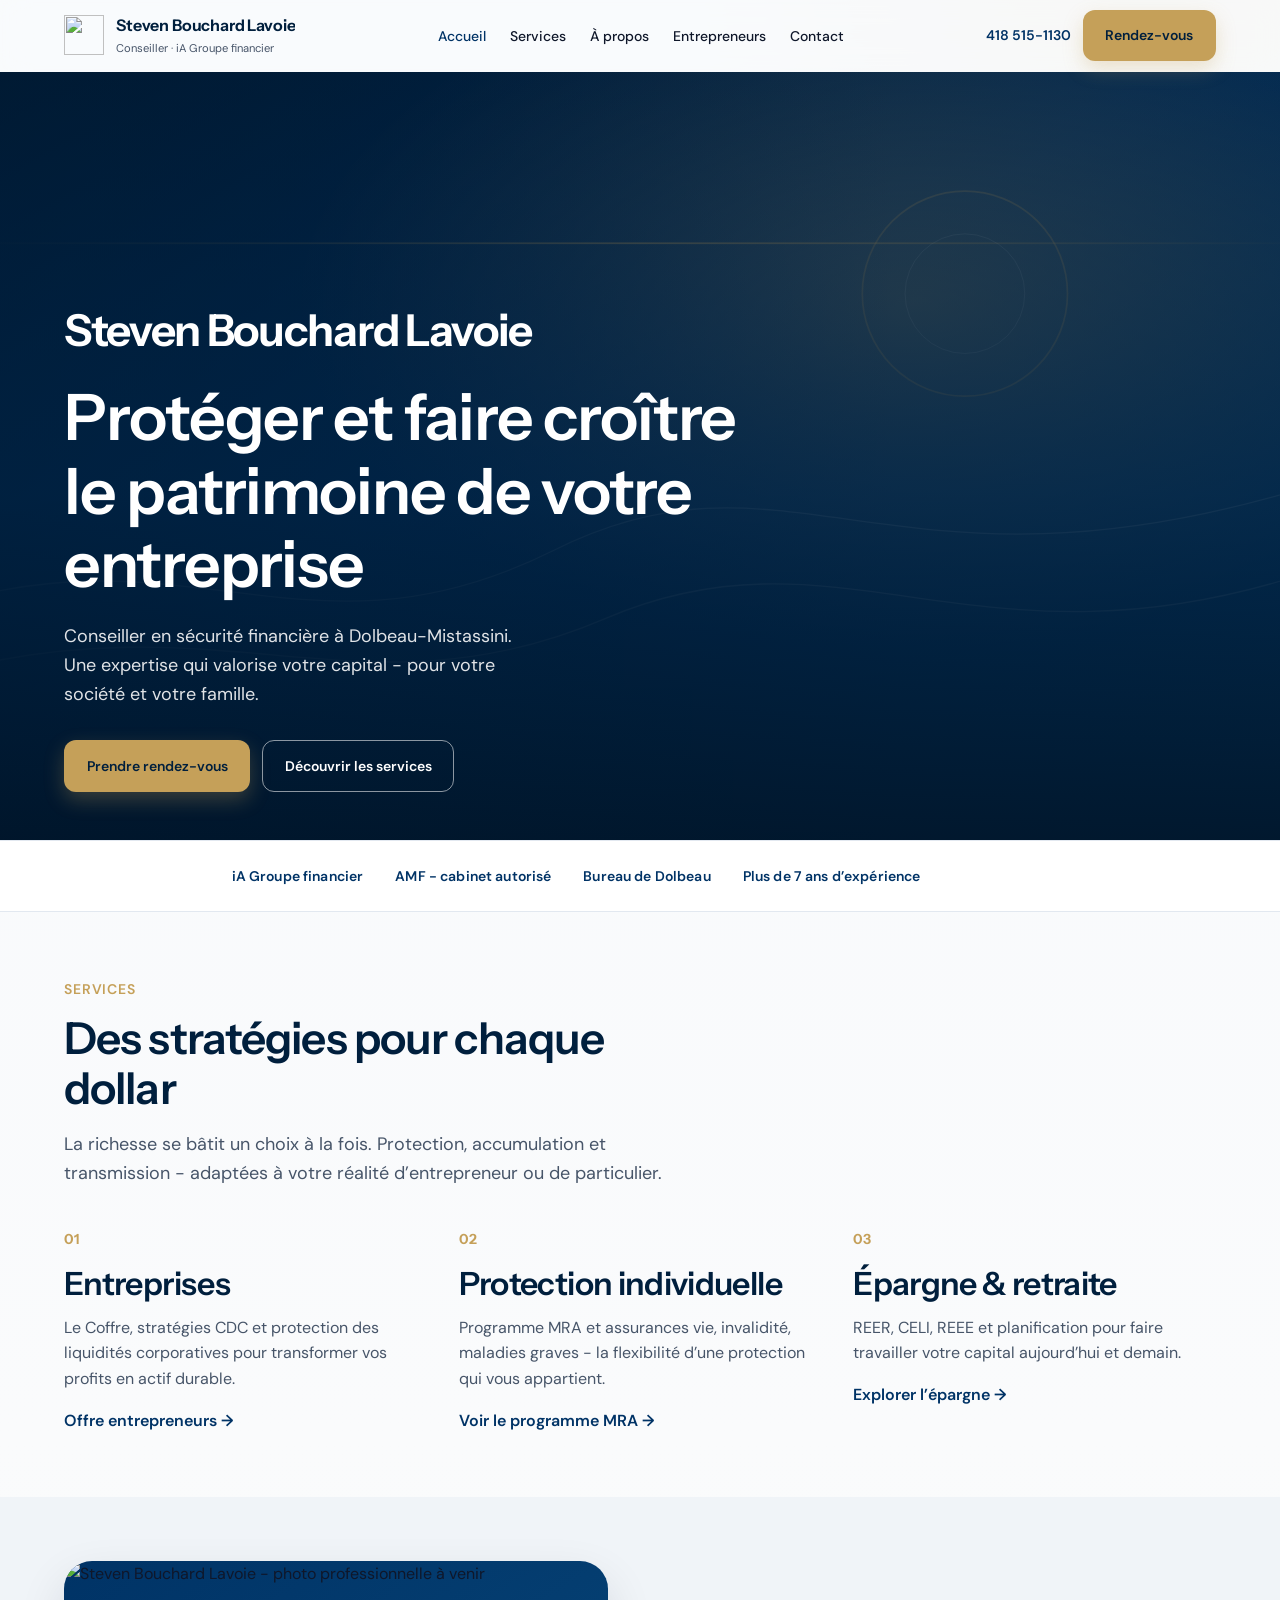
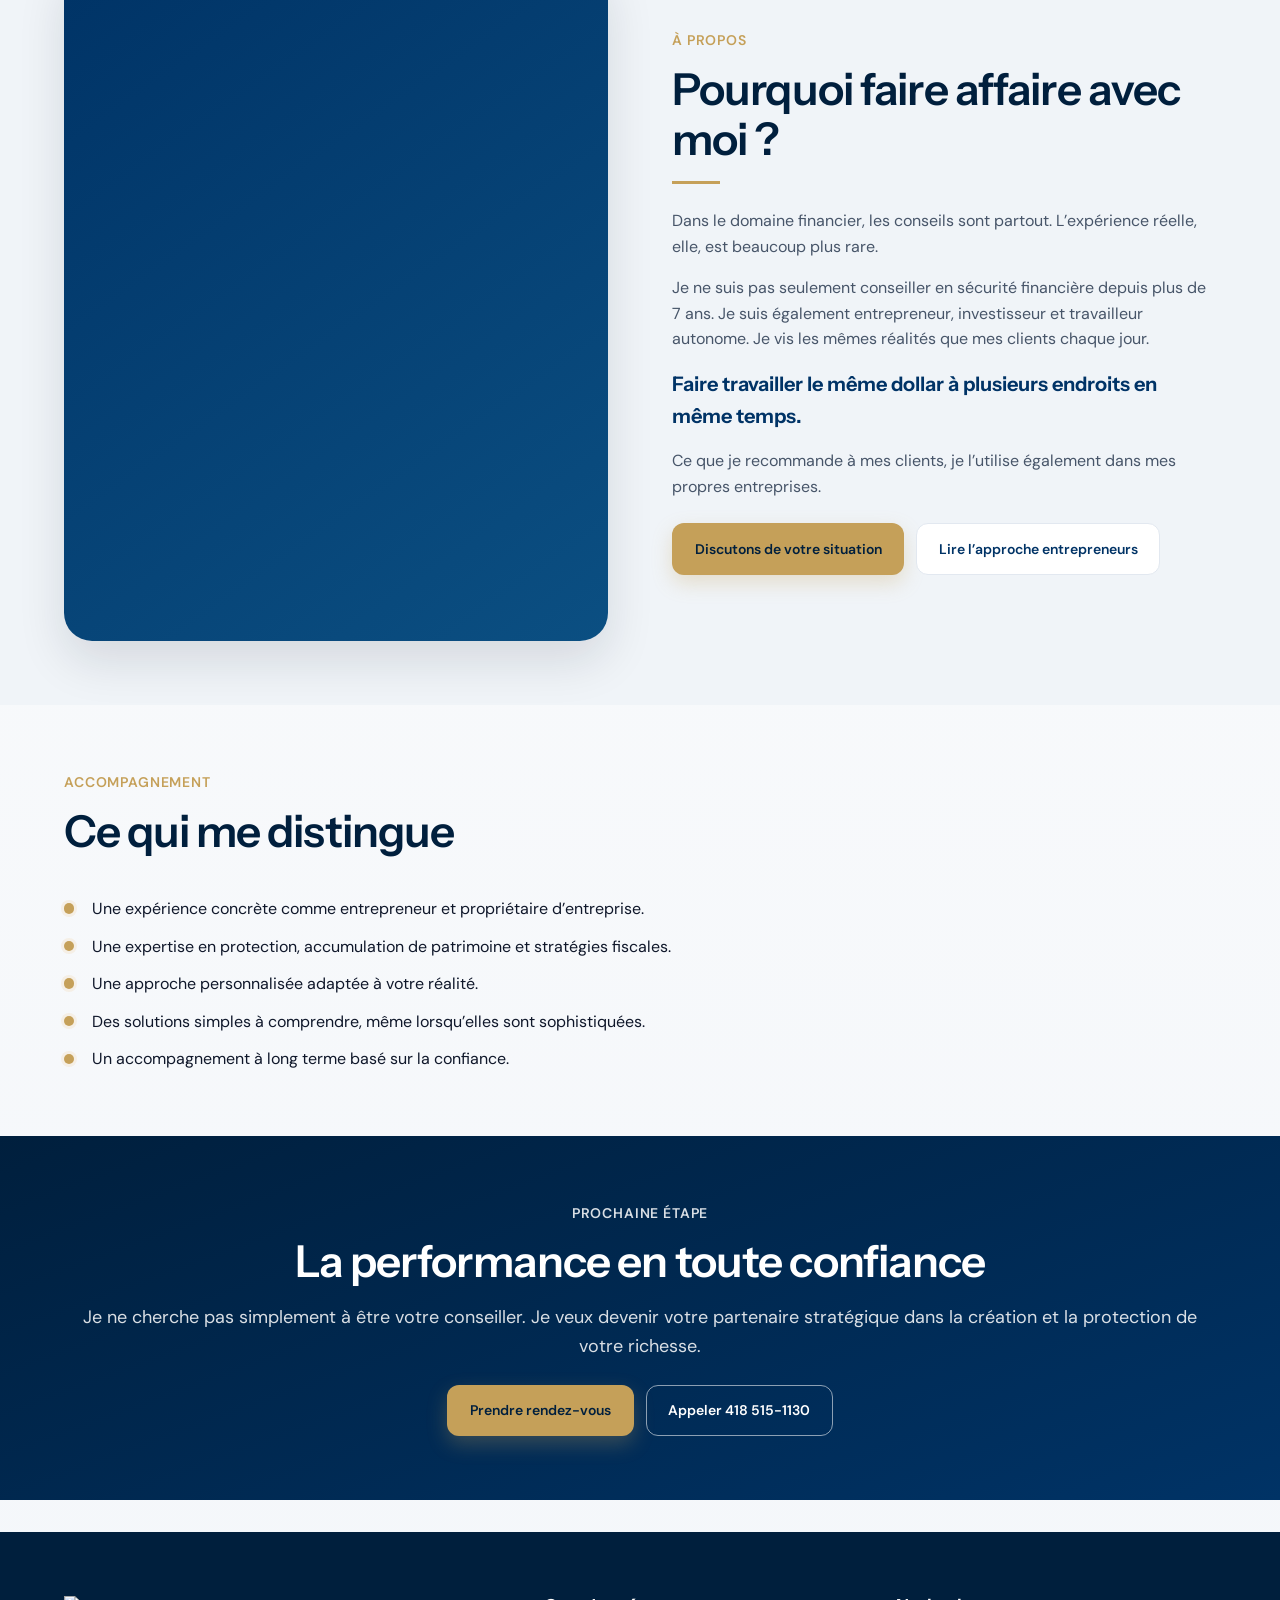
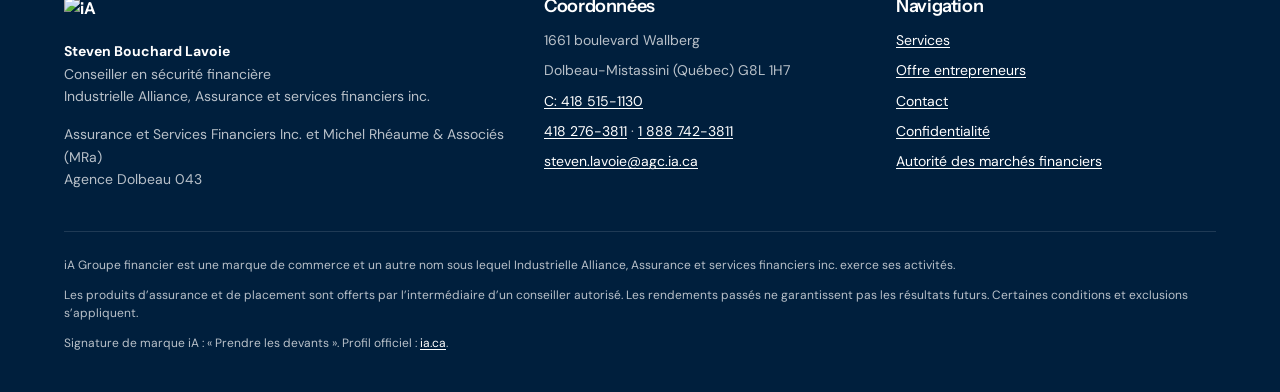
==== index.html @ bb9d3d91 "push" ====
<!DOCTYPE html>
<html lang="fr">
<head>
  <meta charset="utf-8">
  <meta name="viewport" content="width=device-width, initial-scale=1">
  <title>Steven Bouchard Lavoie | Conseiller en sécurité financière - iA Dolbeau</title>
  <meta name="description" content="Conseiller iA à Dolbeau-Mistassini. Protection patrimoniale des entreprises, assurance, épargne et retraite. Prenez rendez-vous avec Steven Bouchard Lavoie.">
  <link rel="canonical" href="https://alexandreroy-dev.github.io/stevenia/">
  <meta property="og:type" content="website">
  <meta property="og:locale" content="fr_CA">
  <meta property="og:title" content="Steven Bouchard Lavoie | Conseiller iA - Dolbeau">
  <meta property="og:description" content="Protéger et faire croître le patrimoine de votre entreprise et de votre famille.">
  <meta property="og:url" content="https://alexandreroy-dev.github.io/stevenia/">
  <meta property="og:image" content="https://alexandreroy-dev.github.io/stevenia/assets/images/og-social.svg">
  <meta name="twitter:card" content="summary_large_image">
  <link rel="preconnect" href="https://fonts.googleapis.com">
  <link rel="preconnect" href="https://fonts.gstatic.com" crossorigin>
  <link href="https://fonts.googleapis.com/css2?family=DM+Sans:ital,opsz,wght@0,9..40,400;0,9..40,500;0,9..40,600;0,9..40,700;1,9..40,400&family=Instrument+Sans:wght@500;600;700&display=swap" rel="stylesheet">
  <link rel="stylesheet" href="./css/styles.css">
  <script type="application/ld+json">
  {
    "@context": "https://schema.org",
    "@graph": [
      {
        "@type": "Person",
        "name": "Steven Bouchard Lavoie",
        "jobTitle": "Conseiller en sécurité financière",
        "email": "steven.lavoie@agc.ia.ca",
        "telephone": "+1-418-515-1130",
        "url": "https://alexandreroy-dev.github.io/stevenia/",
        "worksFor": {
          "@type": "Organization",
          "name": "Industrielle Alliance, Assurance et services financiers inc.",
          "alternateName": "iA Groupe financier",
          "url": "https://ia.ca/"
        },
        "address": {
          "@type": "PostalAddress",
          "streetAddress": "1661 boulevard Wallberg",
          "addressLocality": "Dolbeau-Mistassini",
          "addressRegion": "QC",
          "postalCode": "G8L 1H7",
          "addressCountry": "CA"
        }
      },
      {
        "@type": "FinancialService",
        "name": "Steven Bouchard Lavoie - Conseiller iA",
        "description": "Protection patrimoniale, assurance, épargne et stratégies financières pour entrepreneurs et particuliers.",
        "areaServed": "Saguenay-Lac-Saint-Jean",
        "url": "https://alexandreroy-dev.github.io/stevenia/",
        "telephone": "+1-418-515-1130"
      }
    ]
  }
  </script>
</head>
<body>
  <a class="skip-link" href="#contenu">Aller au contenu</a>

  <header class="site-header">
    <nav class="nav" aria-label="Navigation principale">
      <a class="brand" href="./index.html">
        <img class="brand__mark" src="./assets/images/logo-ia.svg" alt="" width="40" height="40">
        <span class="brand__text">
          <span class="brand__name">Steven Bouchard Lavoie</span>
          <span class="brand__role">Conseiller · iA Groupe financier</span>
        </span>
      </a>
      <ul class="nav__links">
        <li><a href="./index.html" aria-current="page">Accueil</a></li>
        <li><a href="./services.html">Services</a></li>
        <li><a href="./index.html#a-propos">À propos</a></li>
        <li><a href="./landing.html">Entrepreneurs</a></li>
        <li><a href="./contact.html">Contact</a></li>
      </ul>
      <div class="nav__actions">
        <a class="nav__phone" href="tel:+14185151130">418 515-1130</a>
        <a class="btn btn--primary" href="./contact.html">Rendez-vous</a>
        <button class="nav-toggle" type="button" aria-expanded="false" aria-controls="nav-panel" aria-label="Ouvrir le menu">
          <span class="nav-toggle__bar"></span>
        </button>
      </div>
    </nav>
    <div class="nav__panel" id="nav-panel">
      <ul>
        <li><a href="./index.html" aria-current="page">Accueil</a></li>
        <li><a href="./services.html">Services</a></li>
        <li><a href="./index.html#a-propos">À propos</a></li>
        <li><a href="./landing.html">Entrepreneurs</a></li>
        <li><a href="./contact.html">Contact</a></li>
        <li><a href="tel:+14185151130">418 515-1130</a></li>
      </ul>
      <a class="btn btn--primary btn--block" href="./contact.html">Prendre rendez-vous</a>
    </div>
  </header>

  <main id="contenu">
    <section class="hero" aria-label="Accueil">
      <div class="hero__media" aria-hidden="true">
        <img src="./assets/images/hero-bg.svg" alt="" width="1600" height="900">
      </div>
      <div class="hero__overlay" aria-hidden="true"></div>
      <div class="hero__content hero__enter">
        <p class="hero__brand">Steven Bouchard Lavoie</p>
        <h1>Protéger et faire croître le patrimoine de votre entreprise</h1>
        <p class="hero__lead">Conseiller en sécurité financière à Dolbeau-Mistassini. Une expertise qui valorise votre capital - pour votre société et votre famille.</p>
        <div class="btn-group">
          <a class="btn btn--primary" href="./contact.html">Prendre rendez-vous</a>
          <a class="btn btn--secondary" href="./services.html">Découvrir les services</a>
        </div>
      </div>
    </section>

    <div class="trust">
      <ul class="trust__list container">
        <li>iA Groupe financier</li>
        <li>AMF - cabinet autorisé</li>
        <li>Bureau de Dolbeau</li>
        <li>Plus de 7 ans d’expérience</li>
      </ul>
    </div>

    <section class="section" id="services">
      <div class="container">
        <div class="section__head" data-reveal>
          <p class="eyebrow">Services</p>
          <h2>Des stratégies pour chaque dollar</h2>
          <p class="lead">La richesse se bâtit un choix à la fois. Protection, accumulation et transmission - adaptées à votre réalité d’entrepreneur ou de particulier.</p>
        </div>
        <div class="grid-3">
          <article class="pillar" data-reveal>
            <p class="pillar__index">01</p>
            <h3>Entreprises</h3>
            <p>Le Coffre, stratégies CDC et protection des liquidités corporatives pour transformer vos profits en actif durable.</p>
            <a class="pillar__link" href="./landing.html">Offre entrepreneurs</a>
          </article>
          <article class="pillar" data-reveal>
            <p class="pillar__index">02</p>
            <h3>Protection individuelle</h3>
            <p>Programme MRA et assurances vie, invalidité, maladies graves - la flexibilité d’une protection qui vous appartient.</p>
            <a class="pillar__link" href="./services.html#mra">Voir le programme MRA</a>
          </article>
          <article class="pillar" data-reveal>
            <p class="pillar__index">03</p>
            <h3>Épargne &amp; retraite</h3>
            <p>REER, CELI, REEE et planification pour faire travailler votre capital aujourd’hui et demain.</p>
            <a class="pillar__link" href="./services.html#epargne">Explorer l’épargne</a>
          </article>
        </div>
      </div>
    </section>

    <section class="section section--soft" id="a-propos">
      <div class="container split">
        <div class="portrait" data-reveal>
          <img src="./assets/images/steven-headshot.svg" alt="Steven Bouchard Lavoie - photo professionnelle à venir" width="640" height="800">
        </div>
        <div data-reveal>
          <p class="eyebrow">À propos</p>
          <h2>Pourquoi faire affaire avec moi&nbsp;?</h2>
          <hr class="divider-accent">
          <p>Dans le domaine financier, les conseils sont partout. L’expérience réelle, elle, est beaucoup plus rare.</p>
          <p>Je ne suis pas seulement conseiller en sécurité financière depuis plus de 7&nbsp;ans. Je suis également entrepreneur, investisseur et travailleur autonome. Je vis les mêmes réalités que mes clients chaque jour.</p>
          <p class="stat-line">Faire travailler le même dollar à plusieurs endroits en même temps.</p>
          <p>Ce que je recommande à mes clients, je l’utilise également dans mes propres entreprises.</p>
          <div class="btn-group" style="margin-top: 1.5rem;">
            <a class="btn btn--primary" href="./contact.html">Discutons de votre situation</a>
            <a class="btn btn--ghost" href="./landing.html">Lire l’approche entrepreneurs</a>
          </div>
        </div>
      </div>
    </section>

    <section class="section">
      <div class="container">
        <div class="section__head" data-reveal>
          <p class="eyebrow">Accompagnement</p>
          <h2>Ce qui me distingue</h2>
        </div>
        <ul class="check-list" data-reveal style="max-width: 40rem;">
          <li>Une expérience concrète comme entrepreneur et propriétaire d’entreprise.</li>
          <li>Une expertise en protection, accumulation de patrimoine et stratégies fiscales.</li>
          <li>Une approche personnalisée adaptée à votre réalité.</li>
          <li>Des solutions simples à comprendre, même lorsqu’elles sont sophistiquées.</li>
          <li>Un accompagnement à long terme basé sur la confiance.</li>
        </ul>
      </div>
    </section>

    <section class="section section--primary">
      <div class="container cta-band" data-reveal>
        <p class="eyebrow">Prochaine étape</p>
        <h2>La performance en toute confiance</h2>
        <p class="lead">Je ne cherche pas simplement à être votre conseiller. Je veux devenir votre partenaire stratégique dans la création et la protection de votre richesse.</p>
        <div class="btn-group">
          <a class="btn btn--primary" href="./contact.html">Prendre rendez-vous</a>
          <a class="btn btn--secondary" href="tel:+14185151130">Appeler 418 515-1130</a>
        </div>
      </div>
    </section>
  </main>

  <footer class="site-footer">
    <div class="container">
      <div class="footer__grid">
        <div>
          <a class="ia-lockup" href="https://ia.ca/" rel="noopener noreferrer" target="_blank">
            <img src="./assets/images/logo-ia.svg" alt="iA Groupe financier" width="120" height="40">
          </a>
          <p style="margin-top: 1rem;"><strong style="color:#fff;">Steven Bouchard Lavoie</strong><br>
          Conseiller en sécurité financière<br>
          Industrielle Alliance, Assurance et services financiers inc.</p>
          <p>Assurance et Services Financiers Inc. et Michel Rhéaume &amp; Associés (MRa)<br>Agence Dolbeau 043</p>
        </div>
        <div>
          <h2>Coordonnées</h2>
          <ul>
            <li>1661 boulevard Wallberg</li>
            <li>Dolbeau-Mistassini (Québec) G8L 1H7</li>
            <li><a href="tel:+14185151130">C: 418 515-1130</a></li>
            <li><a href="tel:+14182763811">418 276-3811</a> · <a href="tel:+18887423811">1 888 742-3811</a></li>
            <li><a href="mailto:steven.lavoie@agc.ia.ca">steven.lavoie@agc.ia.ca</a></li>
          </ul>
        </div>
        <div>
          <h2>Navigation</h2>
          <ul>
            <li><a href="./services.html">Services</a></li>
            <li><a href="./landing.html">Offre entrepreneurs</a></li>
            <li><a href="./contact.html">Contact</a></li>
            <li><a href="./politique-confidentialite.html">Confidentialité</a></li>
            <li><a href="https://lautorite.qc.ca/" rel="noopener noreferrer" target="_blank">Autorité des marchés financiers</a></li>
          </ul>
        </div>
      </div>
      <div class="footer__legal">
        <p>iA Groupe financier est une marque de commerce et un autre nom sous lequel Industrielle Alliance, Assurance et services financiers inc. exerce ses activités.</p>
        <p>Les produits d’assurance et de placement sont offerts par l’intermédiaire d’un conseiller autorisé. Les rendements passés ne garantissent pas les résultats futurs. Certaines conditions et exclusions s’appliquent.</p>
        <p>Signature de marque iA : «&nbsp;Prendre les devants&nbsp;». Profil officiel : <a href="https://ia.ca/fr/fiche-conseiller/conseiller/steven-bouchardlavoie" rel="noopener noreferrer" target="_blank">ia.ca</a>.</p>
      </div>
    </div>
  </footer>

  <script type="module" src="./js/main.js"></script>
</body>
</html>
---- css/styles.css ----
@import url("./tokens.css");

*,
*::before,
*::after {
  box-sizing: border-box;
}

html {
  scroll-behavior: smooth;
  -webkit-text-size-adjust: 100%;
}

@media (prefers-reduced-motion: reduce) {
  html {
    scroll-behavior: auto;
  }

  *,
  *::before,
  *::after {
    animation-duration: 0.01ms !important;
    animation-iteration-count: 1 !important;
    transition-duration: 0.01ms !important;
  }
}

body {
  margin: 0;
  font-family: var(--font-body);
  font-size: var(--text-base);
  line-height: var(--leading-normal);
  color: var(--color-text);
  background:
    radial-gradient(1200px 600px at 10% -10%, rgb(0 51 102 / 0.08), transparent 55%),
    radial-gradient(900px 500px at 90% 0%, rgb(197 160 89 / 0.12), transparent 50%),
    linear-gradient(180deg, #f7f9fc 0%, var(--color-bg) 40%, #f3f6fa 100%);
  min-height: 100vh;
}

img {
  max-width: 100%;
  height: auto;
  display: block;
}

a {
  color: var(--color-primary);
  text-decoration-thickness: 1px;
  text-underline-offset: 0.15em;
}

a:hover {
  color: var(--color-accent-hover);
}

:focus-visible {
  outline: 3px solid var(--color-focus);
  outline-offset: 3px;
}

.skip-link {
  position: absolute;
  left: var(--space-4);
  top: -100%;
  z-index: 1000;
  padding: var(--space-3) var(--space-4);
  background: var(--color-primary);
  color: #fff;
  border-radius: var(--radius-sm);
}

.skip-link:focus {
  top: var(--space-4);
}

h1,
h2,
h3,
h4 {
  font-family: var(--font-heading);
  font-weight: 600;
  line-height: var(--leading-tight);
  letter-spacing: -0.02em;
  margin: 0 0 var(--space-4);
  color: var(--color-primary-deep);
}

h1 {
  font-size: var(--text-hero);
}

h2 {
  font-size: var(--text-3xl);
}

h3 {
  font-size: var(--text-2xl);
}

p {
  margin: 0 0 var(--space-4);
  color: var(--color-text-muted);
}

p:last-child {
  margin-bottom: 0;
}

.container {
  width: min(100% - 2rem, var(--container));
  margin-inline: auto;
}

.container--narrow {
  width: min(100% - 2rem, var(--container-narrow));
}

/* -- Header / Nav -- */
.site-header {
  position: sticky;
  top: 0;
  z-index: 100;
  height: var(--header-h);
  display: flex;
  align-items: center;
  background: rgb(250 251 252 / 0.72);
  backdrop-filter: var(--nav-blur);
  -webkit-backdrop-filter: var(--nav-blur);
  border-bottom: 1px solid transparent;
  transition: border-color var(--duration) var(--ease-out), background var(--duration) var(--ease-out);
}

.site-header.is-scrolled {
  border-bottom-color: var(--color-border);
  background: rgb(255 255 255 / 0.86);
}

.nav {
  display: flex;
  align-items: center;
  justify-content: space-between;
  gap: var(--space-4);
  width: min(100% - 2rem, var(--container));
  margin-inline: auto;
}

.brand {
  display: flex;
  align-items: center;
  gap: var(--space-3);
  text-decoration: none;
  color: var(--color-primary-deep);
  min-width: 0;
}

.brand__mark {
  width: 2.5rem;
  height: 2.5rem;
  flex-shrink: 0;
}

.brand__text {
  display: flex;
  flex-direction: column;
  gap: 0.1rem;
  min-width: 0;
}

.brand__name {
  font-family: var(--font-heading);
  font-weight: 650;
  font-size: var(--text-sm);
  letter-spacing: -0.01em;
  white-space: nowrap;
  overflow: hidden;
  text-overflow: ellipsis;
}

.brand__role {
  font-size: 0.7rem;
  color: var(--color-text-muted);
  white-space: nowrap;
  overflow: hidden;
  text-overflow: ellipsis;
}

.nav__links {
  display: none;
  align-items: center;
  gap: var(--space-6);
  list-style: none;
  margin: 0;
  padding: 0;
}

.nav__links a {
  text-decoration: none;
  color: var(--color-text);
  font-size: var(--text-sm);
  font-weight: 500;
}

.nav__links a:hover,
.nav__links a[aria-current="page"] {
  color: var(--color-primary);
}

.nav__actions {
  display: flex;
  align-items: center;
  gap: var(--space-3);
}

.nav__phone {
  display: none;
  text-decoration: none;
  font-weight: 600;
  font-size: var(--text-sm);
  color: var(--color-primary);
}

.nav-toggle {
  display: inline-flex;
  align-items: center;
  justify-content: center;
  width: 2.75rem;
  height: 2.75rem;
  border: 1px solid var(--color-border);
  border-radius: var(--radius-sm);
  background: var(--color-surface);
  cursor: pointer;
}

.nav-toggle__bar {
  display: block;
  width: 1.1rem;
  height: 2px;
  background: var(--color-primary);
  position: relative;
}

.nav-toggle__bar::before,
.nav-toggle__bar::after {
  content: "";
  position: absolute;
  left: 0;
  width: 100%;
  height: 2px;
  background: inherit;
}

.nav-toggle__bar::before {
  top: -6px;
}

.nav-toggle__bar::after {
  top: 6px;
}

.nav__panel {
  display: none;
  position: absolute;
  inset: var(--header-h) 0 auto;
  background: var(--color-surface);
  border-bottom: 1px solid var(--color-border);
  padding: var(--space-6);
  box-shadow: var(--shadow-md);
}

.nav__panel.is-open {
  display: block;
}

.nav__panel ul {
  list-style: none;
  margin: 0 0 var(--space-6);
  padding: 0;
  display: grid;
  gap: var(--space-4);
}

.nav__panel a {
  text-decoration: none;
  color: var(--color-text);
  font-weight: 500;
}

@media (min-width: 900px) {
  .nav__links {
    display: flex;
  }

  .nav__phone {
    display: inline;
  }

  .nav-toggle,
  .nav__panel {
    display: none !important;
  }

  .brand__name {
    font-size: var(--text-base);
  }
}

/* -- Buttons -- */
.btn {
  display: inline-flex;
  align-items: center;
  justify-content: center;
  gap: var(--space-2);
  padding: 0.85rem 1.35rem;
  border-radius: var(--radius-md);
  border: 1px solid transparent;
  font-family: var(--font-body);
  font-size: var(--text-sm);
  font-weight: 600;
  text-decoration: none;
  cursor: pointer;
  transition:
    transform 0.2s var(--ease-out),
    background 0.2s var(--ease-out),
    color 0.2s var(--ease-out),
    border-color 0.2s var(--ease-out),
    box-shadow 0.2s var(--ease-out);
}

.btn:hover {
  transform: translateY(-1px);
}

.btn:active {
  transform: translateY(0);
}

.btn--primary {
  background: var(--color-accent);
  color: var(--color-primary-deep);
  box-shadow: 0 8px 20px rgb(197 160 89 / 0.28);
}

.btn--primary:hover {
  background: var(--color-accent-hover);
  color: var(--color-primary-deep);
}

.btn--secondary {
  background: transparent;
  color: #fff;
  border-color: rgb(255 255 255 / 0.55);
}

.btn--secondary:hover {
  background: rgb(255 255 255 / 0.1);
  color: #fff;
}

.btn--ghost {
  background: var(--color-surface);
  color: var(--color-primary);
  border-color: var(--color-border);
}

.btn--ghost:hover {
  border-color: var(--color-primary);
  color: var(--color-primary);
}

.btn--block {
  width: 100%;
}

.btn-group {
  display: flex;
  flex-wrap: wrap;
  gap: var(--space-3);
}

/* -- Hero -- */
.hero {
  position: relative;
  min-height: min(92vh, 48rem);
  display: grid;
  align-items: end;
  color: #fff;
  overflow: hidden;
  isolation: isolate;
}

.hero__media {
  position: absolute;
  inset: 0;
  z-index: -2;
}

.hero__media img,
.hero__media .hero__fallback {
  width: 100%;
  height: 100%;
  object-fit: cover;
}

.hero__fallback {
  background:
    linear-gradient(135deg, #001a33 0%, #003366 45%, #0a4a7a 70%, #1a3a52 100%),
    radial-gradient(circle at 70% 30%, rgb(197 160 89 / 0.25), transparent 45%);
}

.hero__media img {
  animation: heroKen 28s ease-in-out infinite alternate;
}

@keyframes heroKen {
  from {
    transform: scale(1);
  }
  to {
    transform: scale(1.06);
  }
}

.hero__overlay {
  position: absolute;
  inset: 0;
  z-index: -1;
  background:
    linear-gradient(180deg, rgb(0 20 40 / 0.35) 0%, rgb(0 31 61 / 0.72) 55%, rgb(0 20 40 / 0.92) 100%),
    linear-gradient(90deg, rgb(0 31 61 / 0.55) 0%, transparent 70%);
}

.hero__content {
  padding: var(--space-16) 0 var(--space-12);
  width: min(100% - 2rem, var(--container));
  margin-inline: auto;
}

.hero__brand {
  font-family: var(--font-heading);
  font-size: clamp(1.75rem, 3vw + 1rem, 2.75rem);
  font-weight: 650;
  letter-spacing: -0.03em;
  margin: 0 0 var(--space-4);
  color: #fff;
}

.hero__eyebrow {
  display: inline-block;
  font-size: var(--text-sm);
  font-weight: 500;
  letter-spacing: 0.04em;
  text-transform: uppercase;
  color: var(--color-accent);
  margin-bottom: var(--space-4);
}

.hero h1 {
  color: #fff;
  max-width: 16ch;
  margin-bottom: var(--space-5);
}

.hero__lead {
  max-width: 38ch;
  font-size: var(--text-lg);
  color: rgb(255 255 255 / 0.88);
  margin-bottom: var(--space-8);
}

.hero__enter > * {
  opacity: 0;
  transform: translateY(1.25rem);
  animation: riseIn 0.8s var(--ease-out) forwards;
}

.hero__enter > *:nth-child(1) {
  animation-delay: 0.1s;
}

.hero__enter > *:nth-child(2) {
  animation-delay: 0.25s;
}

.hero__enter > *:nth-child(3) {
  animation-delay: 0.4s;
}

.hero__enter > *:nth-child(4) {
  animation-delay: 0.55s;
}

@keyframes riseIn {
  to {
    opacity: 1;
    transform: translateY(0);
  }
}

@media (prefers-reduced-motion: reduce) {
  .hero__media img {
    animation: none;
  }

  .hero__enter > * {
    opacity: 1;
    transform: none;
    animation: none;
  }
}

/* -- Sections -- */
.section {
  padding: var(--space-16) 0;
}

.section--tight {
  padding: var(--space-12) 0;
}

.section--soft {
  background: var(--color-bg-soft);
}

.section--primary {
  background: linear-gradient(160deg, var(--color-primary-deep), var(--color-primary));
  color: #fff;
}

.section--primary h2,
.section--primary h3 {
  color: #fff;
}

.section--primary p {
  color: rgb(255 255 255 / 0.85);
}

.section__head {
  max-width: 40rem;
  margin-bottom: var(--space-10);
}

.section__head--center {
  text-align: center;
  margin-inline: auto;
}

.eyebrow {
  display: inline-block;
  font-size: var(--text-sm);
  font-weight: 600;
  letter-spacing: 0.06em;
  text-transform: uppercase;
  color: var(--color-accent);
  margin-bottom: var(--space-3);
}

.lead {
  font-size: var(--text-lg);
}

/* -- Trust strip -- */
.trust {
  padding: var(--space-6) 0;
  border-block: 1px solid var(--color-border);
  background: var(--color-surface);
}

.trust__list {
  display: flex;
  flex-wrap: wrap;
  justify-content: center;
  gap: var(--space-4) var(--space-8);
  list-style: none;
  margin: 0;
  padding: 0;
}

.trust__list li {
  font-size: var(--text-sm);
  font-weight: 600;
  color: var(--color-primary);
  letter-spacing: 0.01em;
}

/* -- Pillars / grids -- */
.grid-3 {
  display: grid;
  gap: var(--space-8);
}

@media (min-width: 768px) {
  .grid-3 {
    grid-template-columns: repeat(3, 1fr);
  }
}

.grid-2 {
  display: grid;
  gap: var(--space-8);
}

@media (min-width: 800px) {
  .grid-2 {
    grid-template-columns: 1.1fr 0.9fr;
    align-items: center;
  }

  .grid-2--flip > :first-child {
    order: 2;
  }
}

.pillar {
  position: relative;
  padding: 0;
  border: none;
  background: transparent;
}

.pillar__index {
  font-family: var(--font-heading);
  font-size: var(--text-sm);
  font-weight: 650;
  color: var(--color-accent);
  margin-bottom: var(--space-3);
}

.pillar h3 {
  margin-bottom: var(--space-3);
}

.pillar p {
  margin-bottom: var(--space-4);
}

.pillar__link {
  font-weight: 600;
  text-decoration: none;
}

.pillar__link::after {
  content: " →";
}

.split {
  display: grid;
  gap: var(--space-10);
}

@media (min-width: 900px) {
  .split {
    grid-template-columns: 1fr 1fr;
    gap: var(--space-16);
    align-items: center;
  }
}

.portrait {
  position: relative;
  aspect-ratio: 4 / 5;
  border-radius: var(--radius-xl);
  overflow: hidden;
  background: linear-gradient(145deg, var(--color-primary), #0b4f82);
  box-shadow: var(--shadow-lg);
}

.portrait img {
  width: 100%;
  height: 100%;
  object-fit: cover;
}

.portrait__placeholder {
  display: grid;
  place-items: center;
  height: 100%;
  color: rgb(255 255 255 / 0.9);
  text-align: center;
  padding: var(--space-8);
  font-family: var(--font-heading);
  font-size: var(--text-2xl);
}

.check-list {
  list-style: none;
  margin: 0;
  padding: 0;
  display: grid;
  gap: var(--space-3);
}

.check-list li {
  position: relative;
  padding-left: 1.75rem;
  color: var(--color-text);
}

.check-list li::before {
  content: "";
  position: absolute;
  left: 0;
  top: 0.45em;
  width: 0.65rem;
  height: 0.65rem;
  border-radius: 50%;
  background: var(--color-accent);
  box-shadow: 0 0 0 3px var(--color-accent-soft);
}

.steps {
  display: grid;
  gap: var(--space-6);
  counter-reset: step;
}

@media (min-width: 768px) {
  .steps {
    grid-template-columns: repeat(4, 1fr);
  }
}

.step {
  counter-increment: step;
}

.step::before {
  content: counter(step, decimal-leading-zero);
  display: block;
  font-family: var(--font-heading);
  font-size: var(--text-xl);
  font-weight: 650;
  color: var(--color-accent);
  margin-bottom: var(--space-3);
}

.step h3 {
  font-size: var(--text-xl);
}

/* -- FAQ -- */
.faq {
  display: grid;
  gap: var(--space-3);
}

.faq details {
  border-bottom: 1px solid var(--color-border);
  padding: var(--space-4) 0;
}

.faq summary {
  cursor: pointer;
  font-family: var(--font-heading);
  font-weight: 600;
  color: var(--color-primary-deep);
  list-style: none;
}

.faq summary::-webkit-details-marker {
  display: none;
}

.faq summary::after {
  content: "+";
  float: right;
  color: var(--color-accent);
  font-weight: 400;
}

.faq details[open] summary::after {
  content: "−";
}

.faq details p {
  margin-top: var(--space-3);
}

/* -- Forms -- */
.form {
  display: grid;
  gap: var(--space-4);
  background: var(--color-surface);
  padding: var(--space-8);
  border-radius: var(--radius-xl);
  box-shadow: var(--shadow-md);
  border: 1px solid var(--color-border);
}

.form__row {
  display: grid;
  gap: var(--space-4);
}

@media (min-width: 640px) {
  .form__row {
    grid-template-columns: 1fr 1fr;
  }
}

.field label {
  display: block;
  font-size: var(--text-sm);
  font-weight: 600;
  margin-bottom: var(--space-2);
  color: var(--color-text);
}

.field input,
.field select,
.field textarea {
  width: 100%;
  padding: 0.8rem 0.9rem;
  border: 1px solid var(--color-border);
  border-radius: var(--radius-sm);
  font: inherit;
  background: #fff;
  color: var(--color-text);
}

.field input:focus,
.field select:focus,
.field textarea:focus {
  outline: 3px solid rgb(37 99 235 / 0.25);
  border-color: var(--color-focus);
}

.field textarea {
  min-height: 7rem;
  resize: vertical;
}

.field--error input,
.field--error select,
.field--error textarea {
  border-color: var(--color-error);
}

.field__error {
  display: none;
  margin-top: var(--space-2);
  font-size: var(--text-sm);
  color: var(--color-error);
}

.field--error .field__error {
  display: block;
}

.checkbox {
  display: flex;
  gap: var(--space-3);
  align-items: flex-start;
  font-size: var(--text-sm);
  color: var(--color-text-muted);
}

.checkbox input {
  margin-top: 0.25rem;
  width: 1.1rem;
  height: 1.1rem;
  flex-shrink: 0;
}

.hp {
  position: absolute;
  left: -9999px;
  opacity: 0;
  height: 0;
  width: 0;
  overflow: hidden;
}

.form__status {
  font-size: var(--text-sm);
  min-height: 1.25rem;
}

.form__status[data-state="error"] {
  color: var(--color-error);
}

.form__status[data-state="ok"] {
  color: var(--color-success);
}

.contact-aside {
  display: grid;
  gap: var(--space-4);
}

.contact-aside a {
  font-weight: 600;
  text-decoration: none;
}

/* -- CTA band -- */
.cta-band {
  text-align: center;
}

.cta-band .btn-group {
  justify-content: center;
  margin-top: var(--space-6);
}

/* -- Footer -- */
.site-footer {
  background: var(--color-primary-deep);
  color: rgb(255 255 255 / 0.78);
  padding: var(--space-16) 0 var(--space-10);
  margin-top: var(--space-8);
}

.site-footer a {
  color: #fff;
}

.footer__grid {
  display: grid;
  gap: var(--space-8);
  margin-bottom: var(--space-10);
}

@media (min-width: 768px) {
  .footer__grid {
    grid-template-columns: 1.4fr 1fr 1fr;
  }
}

.site-footer h2 {
  color: #fff;
  font-size: var(--text-lg);
  margin-bottom: var(--space-3);
}

.site-footer p,
.site-footer li {
  font-size: var(--text-sm);
  color: rgb(255 255 255 / 0.72);
}

.site-footer ul {
  list-style: none;
  margin: 0;
  padding: 0;
  display: grid;
  gap: var(--space-2);
}

.footer__legal {
  border-top: 1px solid rgb(255 255 255 / 0.12);
  padding-top: var(--space-6);
  display: grid;
  gap: var(--space-3);
}

.footer__legal p {
  font-size: var(--text-xs);
  line-height: 1.5;
  margin: 0;
}

.ia-lockup {
  display: inline-flex;
  align-items: center;
  gap: var(--space-2);
  font-family: var(--font-heading);
  font-weight: 650;
  color: #fff;
  text-decoration: none;
}

.ia-lockup img {
  height: 1.75rem;
  width: auto;
}

/* -- Reveal -- */
[data-reveal] {
  opacity: 0;
  transform: translateY(1.5rem);
  transition:
    opacity var(--duration) var(--ease-out),
    transform var(--duration) var(--ease-out);
}

[data-reveal].is-visible {
  opacity: 1;
  transform: none;
}

@media (prefers-reduced-motion: reduce) {
  [data-reveal] {
    opacity: 1;
    transform: none;
    transition: none;
  }
}

/* -- Page utilities -- */
.page-hero {
  padding: var(--space-16) 0 var(--space-10);
  background:
    linear-gradient(180deg, var(--color-primary-soft), transparent);
}

.page-hero h1 {
  max-width: 18ch;
}

.prose {
  max-width: 48rem;
}

.prose h2 {
  margin-top: var(--space-10);
}

.tools {
  display: grid;
  gap: var(--space-4);
}

@media (min-width: 700px) {
  .tools {
    grid-template-columns: repeat(2, 1fr);
  }
}

.tool-link {
  display: block;
  padding: var(--space-5) 0;
  border-top: 1px solid var(--color-border);
  text-decoration: none;
  color: var(--color-primary-deep);
  font-weight: 600;
}

.tool-link span {
  display: block;
  font-weight: 400;
  color: var(--color-text-muted);
  font-size: var(--text-sm);
  margin-top: var(--space-2);
}

.merci {
  min-height: 60vh;
  display: grid;
  align-content: center;
  text-align: center;
  padding: var(--space-20) 0;
}

.sticky-cta {
  position: fixed;
  right: var(--space-4);
  bottom: var(--space-4);
  z-index: 90;
  display: none;
}

@media (min-width: 768px) {
  .landing .sticky-cta {
    display: inline-flex;
  }
}

.divider-accent {
  width: 3rem;
  height: 3px;
  background: var(--color-accent);
  margin: var(--space-4) 0 var(--space-6);
  border: 0;
}

.stat-line {
  font-family: var(--font-heading);
  font-size: var(--text-xl);
  color: var(--color-primary);
  font-weight: 650;
}
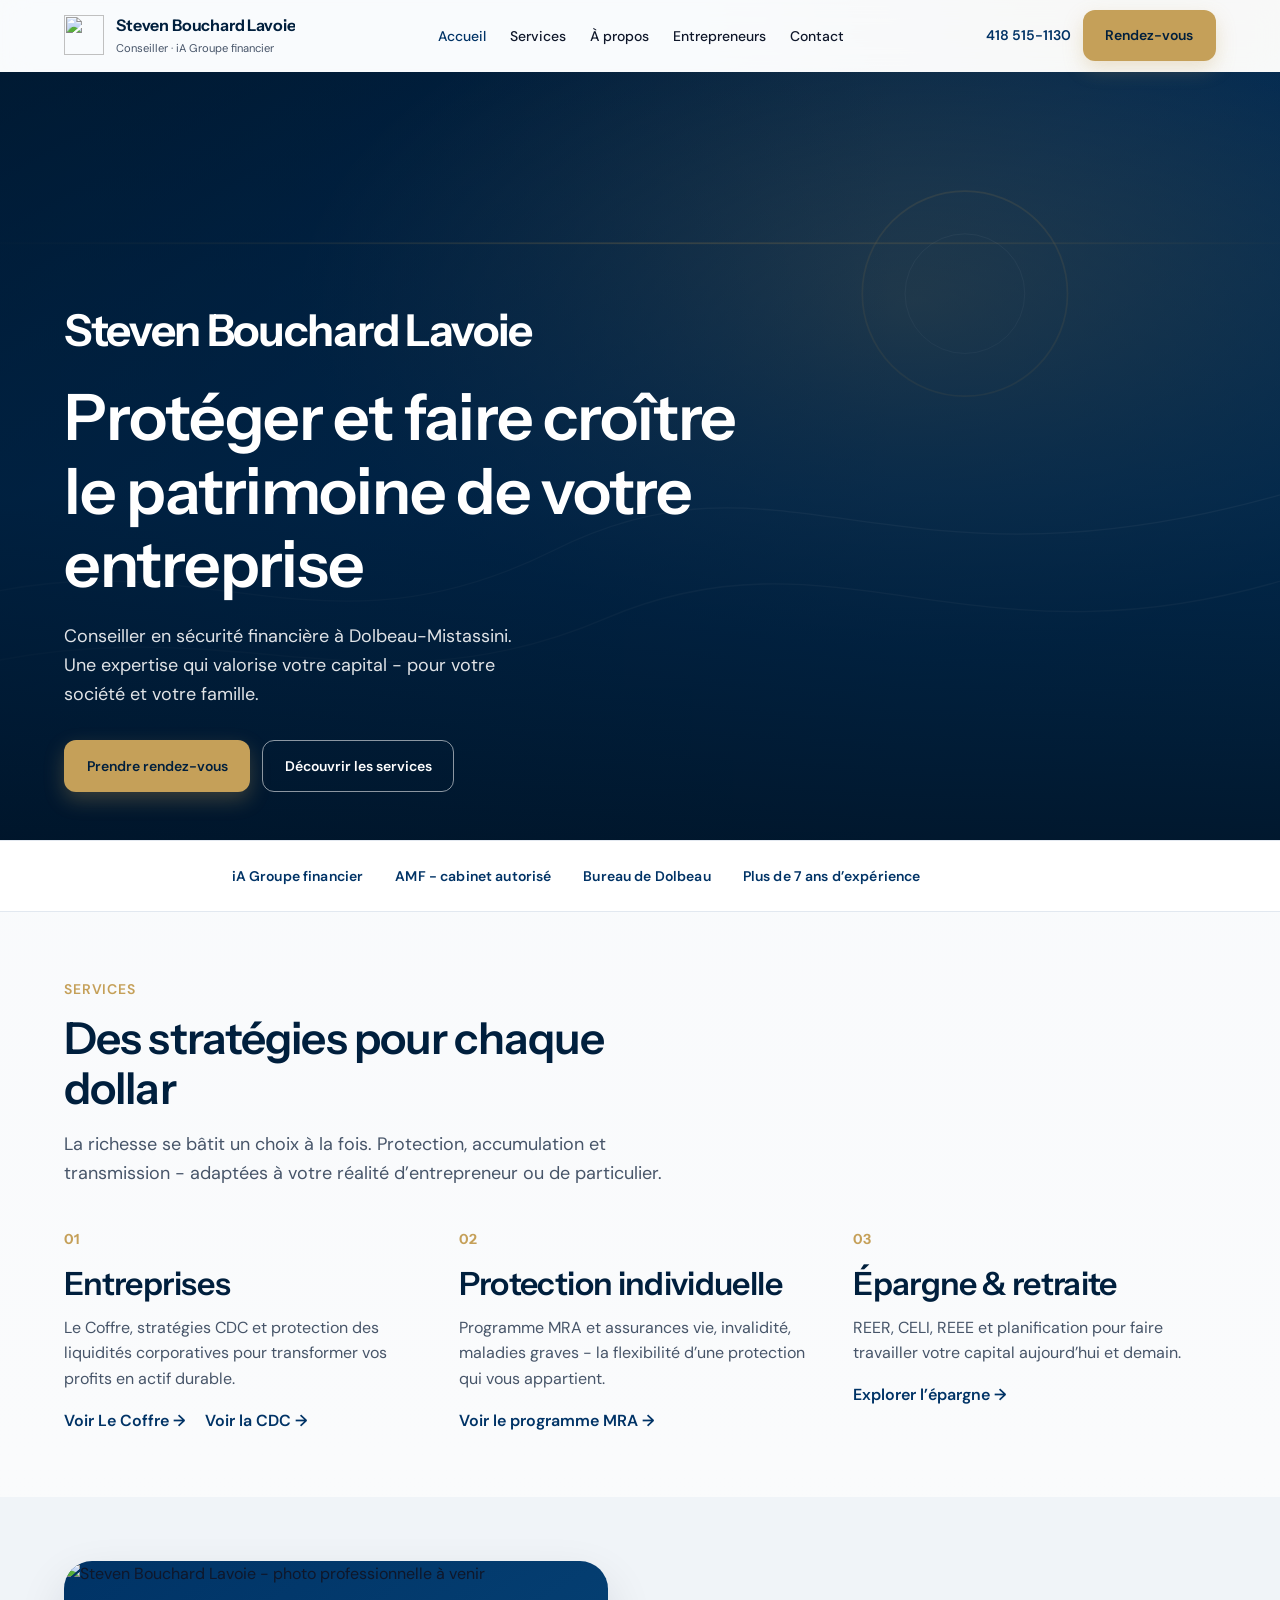
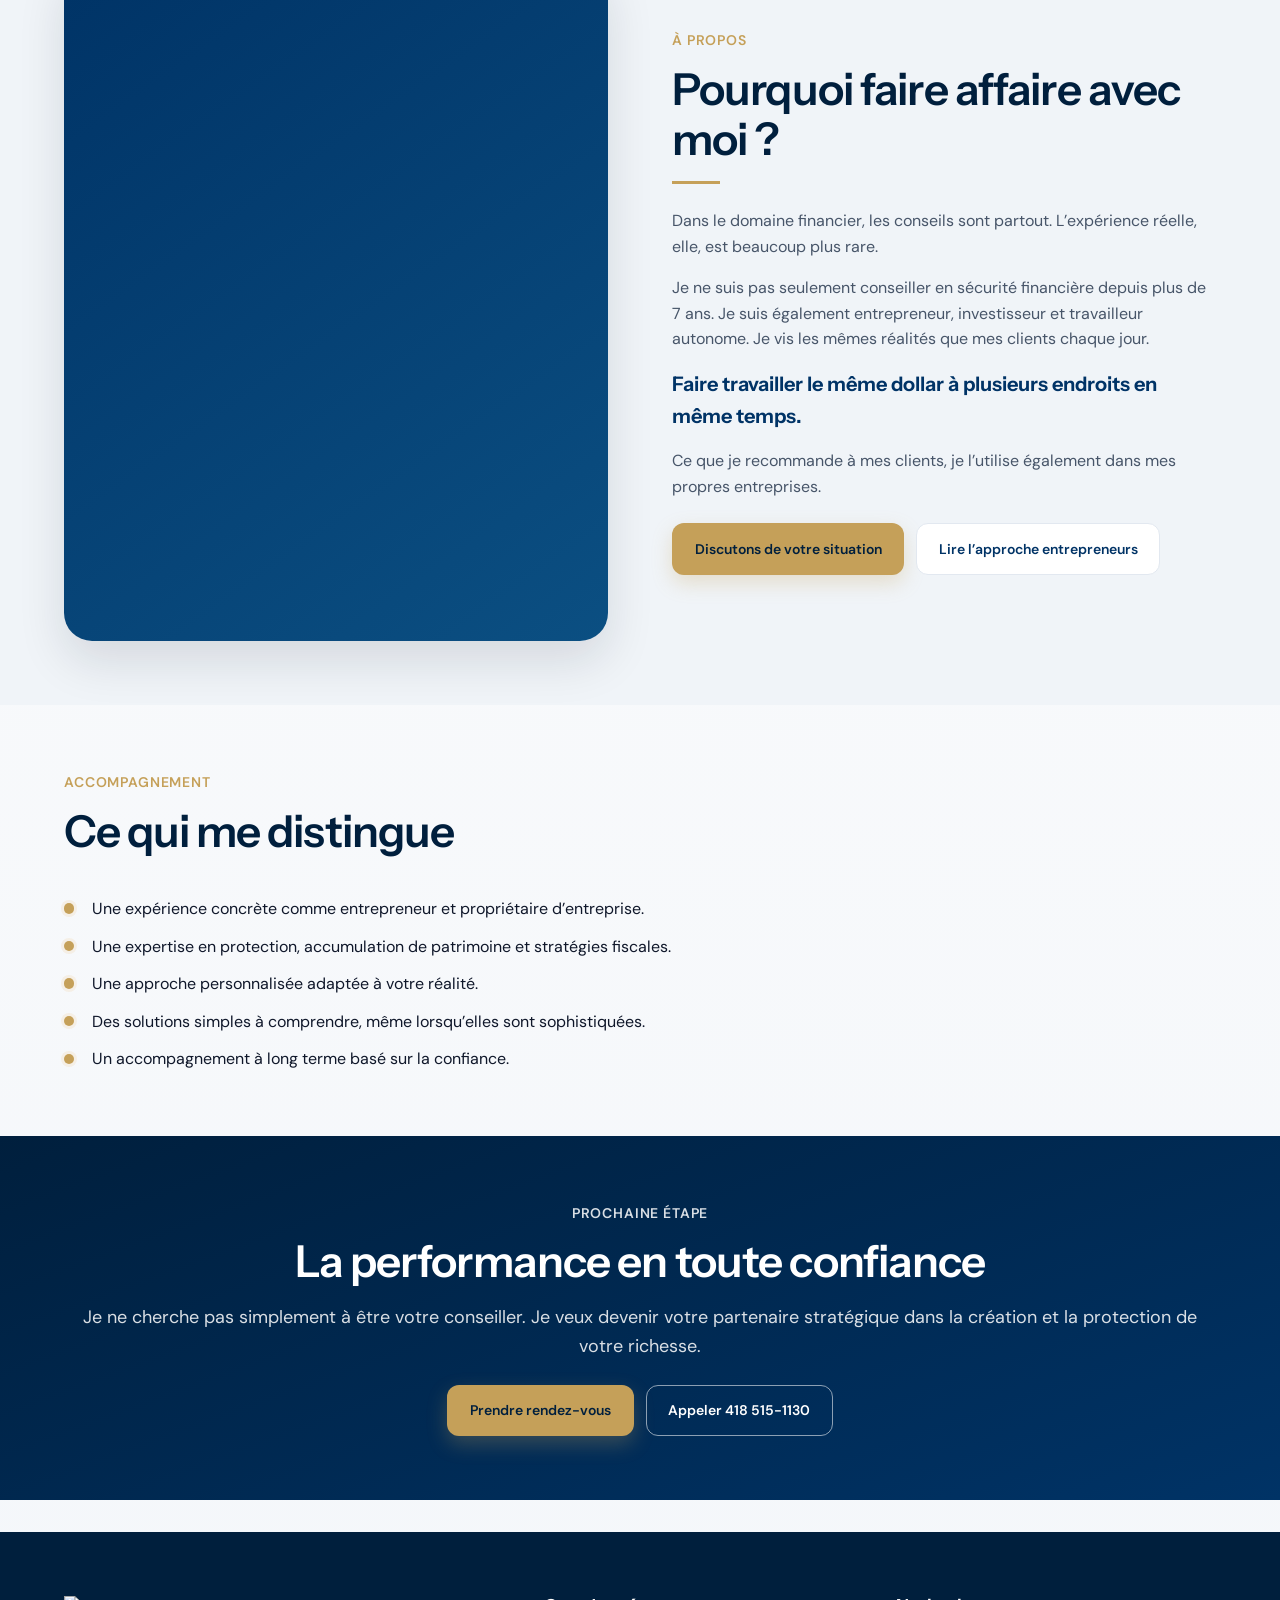
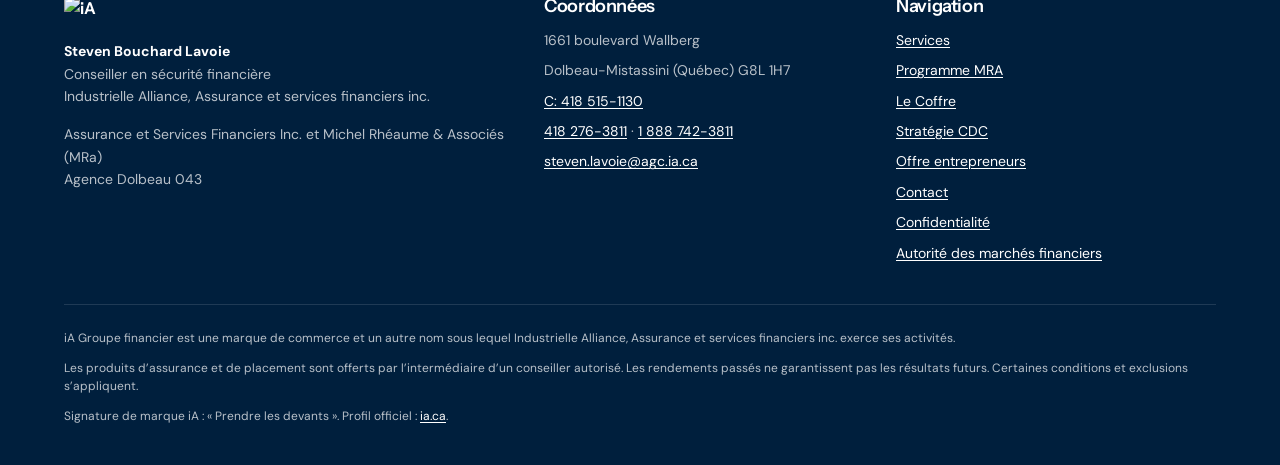
==== commit d853c40a: "Add dedicated service pages with process steps Co-authored-by: Cursor <cursoragent@cursor.com>" ====
--- a/index.html
+++ b/index.html
@@ -133,19 +133,20 @@
             <p class="pillar__index">01</p>
             <h3>Entreprises</h3>
             <p>Le Coffre, stratégies CDC et protection des liquidités corporatives pour transformer vos profits en actif durable.</p>
-            <a class="pillar__link" href="./landing.html">Offre entrepreneurs</a>
+            <a class="pillar__link" href="./service-coffre.html">Voir Le Coffre</a>
+            <a class="pillar__link" href="./service-cdc.html" style="margin-left: 1rem;">Voir la CDC</a>
           </article>
           <article class="pillar" data-reveal>
             <p class="pillar__index">02</p>
             <h3>Protection individuelle</h3>
             <p>Programme MRA et assurances vie, invalidité, maladies graves - la flexibilité d’une protection qui vous appartient.</p>
-            <a class="pillar__link" href="./services.html#mra">Voir le programme MRA</a>
+            <a class="pillar__link" href="./service-mra.html">Voir le programme MRA</a>
           </article>
           <article class="pillar" data-reveal>
             <p class="pillar__index">03</p>
             <h3>Épargne &amp; retraite</h3>
             <p>REER, CELI, REEE et planification pour faire travailler votre capital aujourd’hui et demain.</p>
-            <a class="pillar__link" href="./services.html#epargne">Explorer l’épargne</a>
+            <a class="pillar__link" href="./service-epargne.html">Explorer l’épargne</a>
           </article>
         </div>
       </div>
@@ -227,6 +228,9 @@
           <h2>Navigation</h2>
           <ul>
             <li><a href="./services.html">Services</a></li>
+            <li><a href="./service-mra.html">Programme MRA</a></li>
+            <li><a href="./service-coffre.html">Le Coffre</a></li>
+            <li><a href="./service-cdc.html">Stratégie CDC</a></li>
             <li><a href="./landing.html">Offre entrepreneurs</a></li>
             <li><a href="./contact.html">Contact</a></li>
             <li><a href="./politique-confidentialite.html">Confidentialité</a></li>
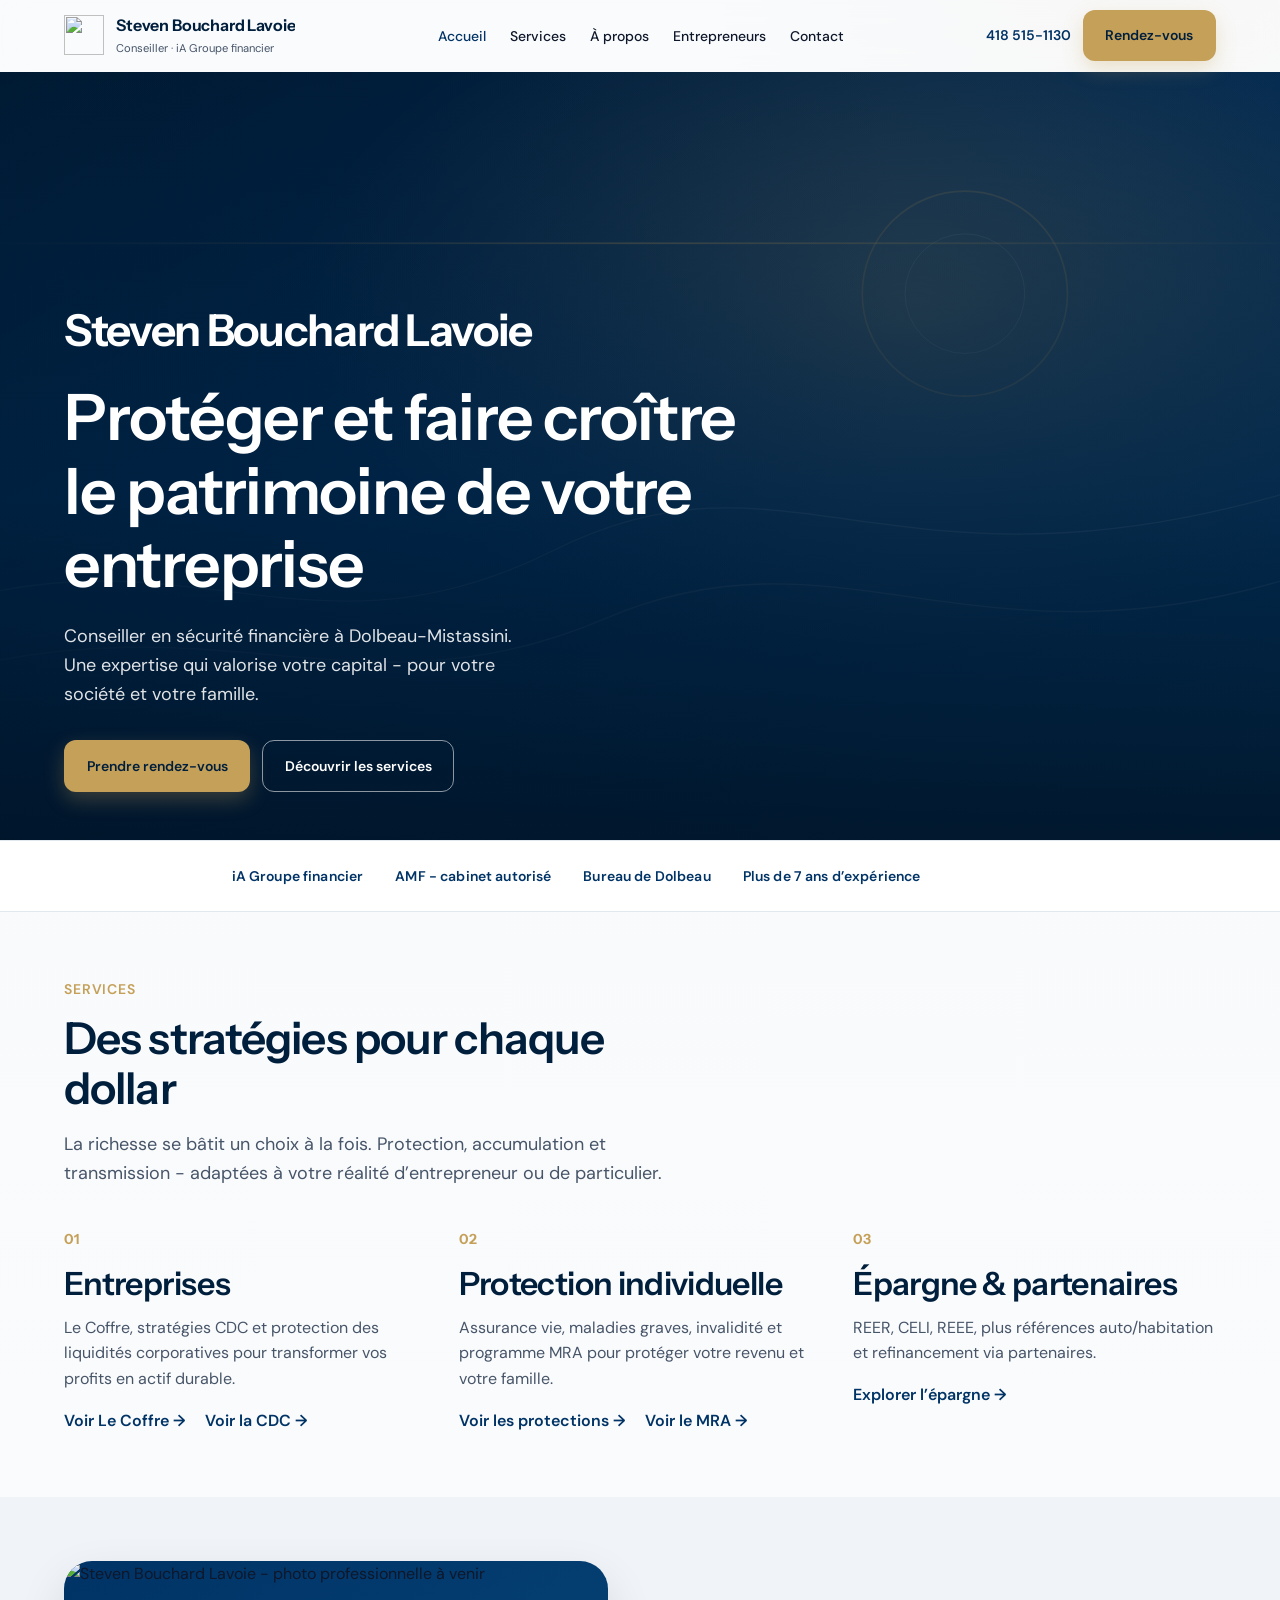
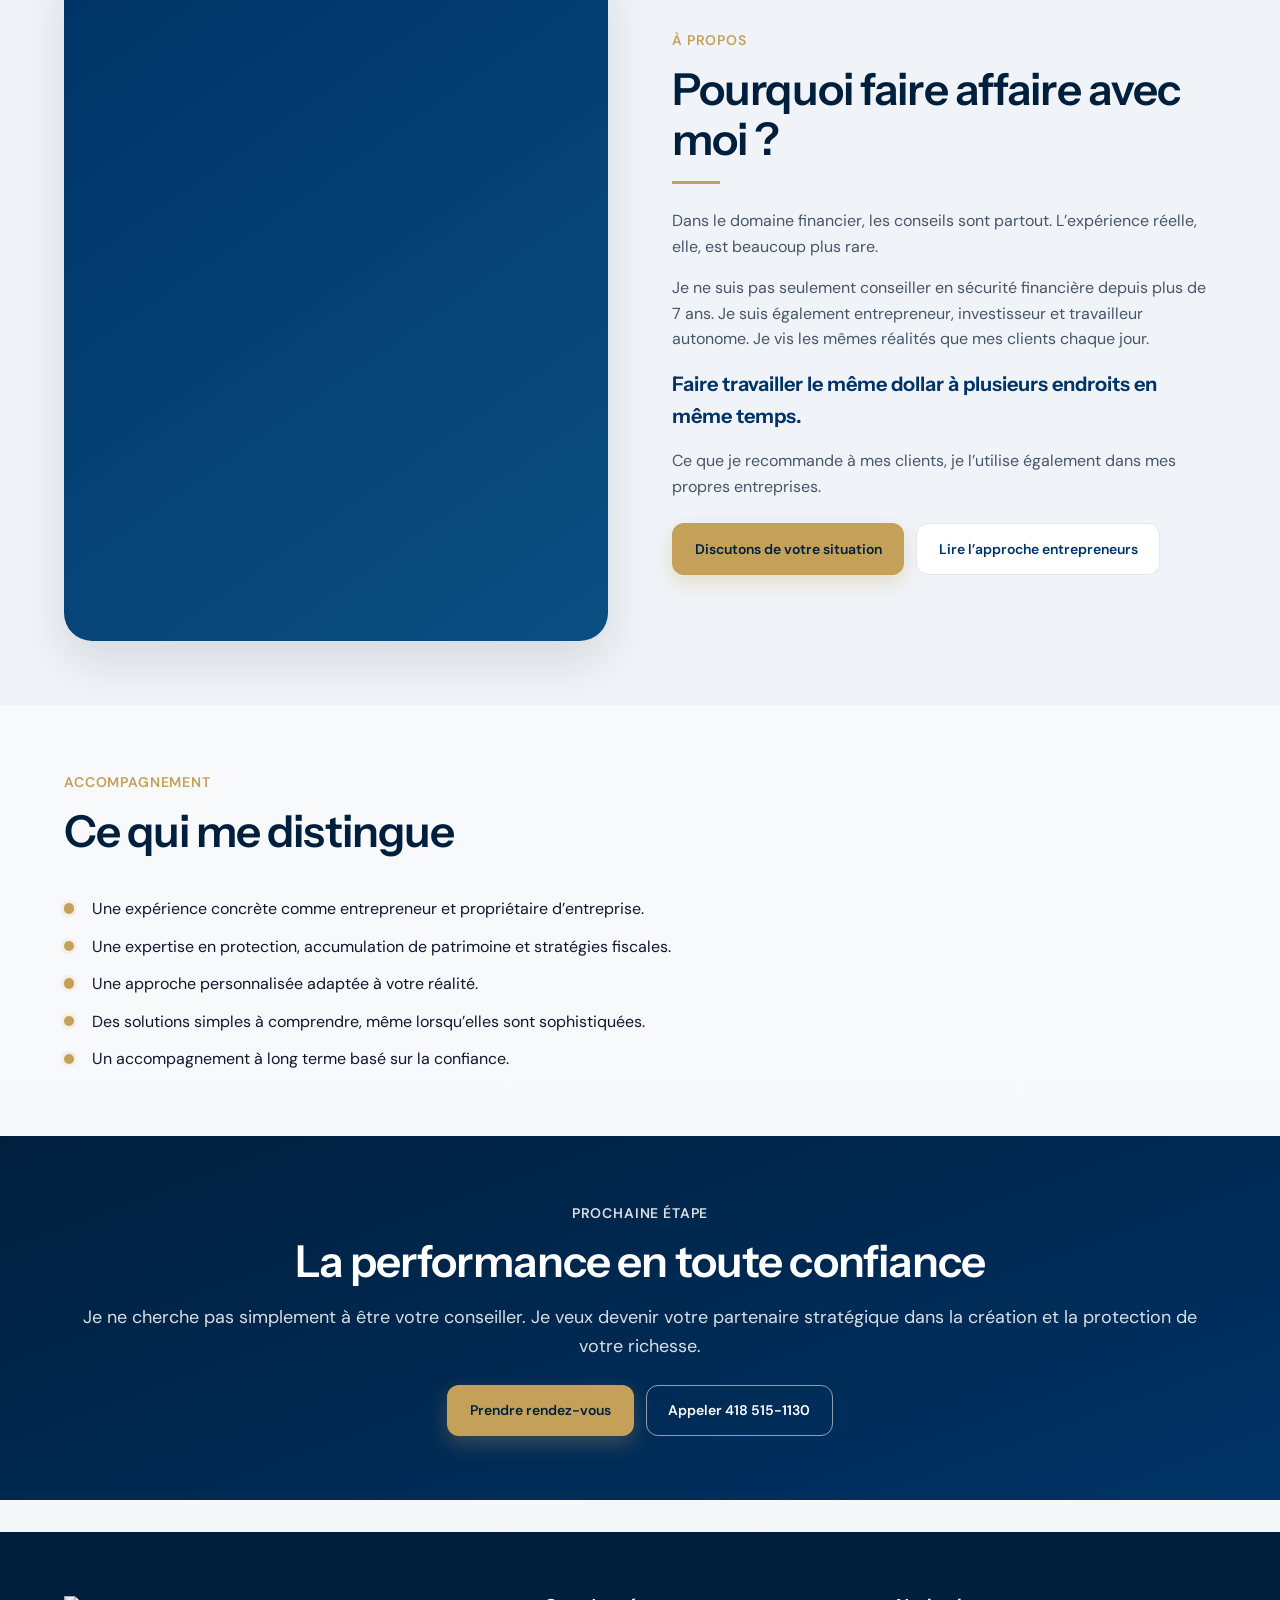
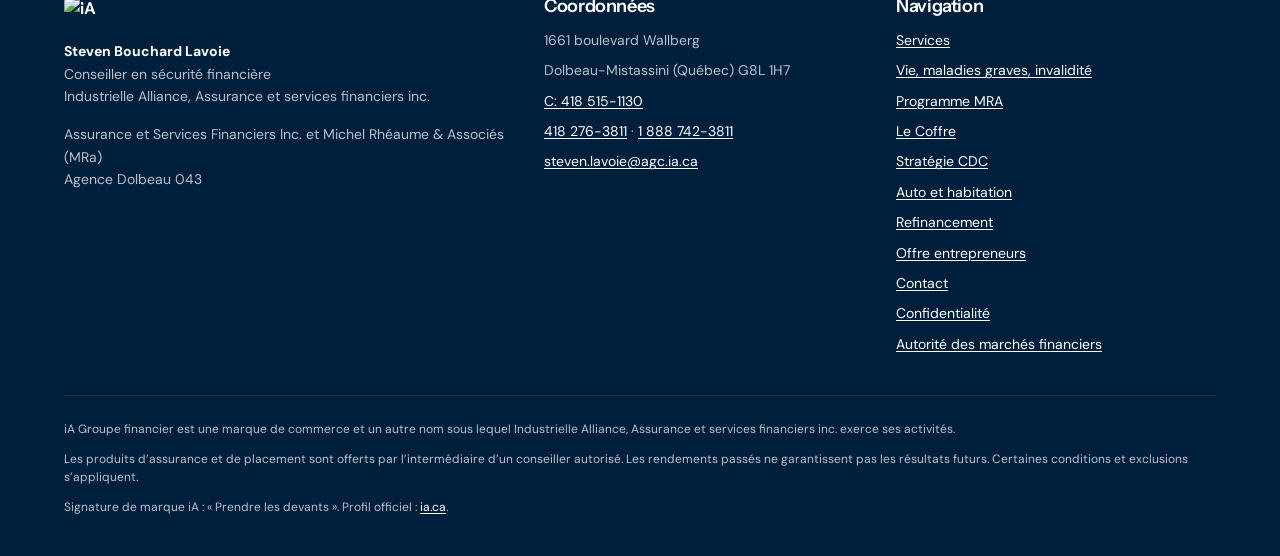
==== commit f740462b: "Add life/CI/disability and partner referral services Co-authored-by: Cursor <cursoragent@cursor.com>" ====
--- a/index.html
+++ b/index.html
@@ -139,13 +139,14 @@
           <article class="pillar" data-reveal>
             <p class="pillar__index">02</p>
             <h3>Protection individuelle</h3>
-            <p>Programme MRA et assurances vie, invalidité, maladies graves - la flexibilité d’une protection qui vous appartient.</p>
-            <a class="pillar__link" href="./service-mra.html">Voir le programme MRA</a>
+            <p>Assurance vie, maladies graves, invalidité et programme MRA pour protéger votre revenu et votre famille.</p>
+            <a class="pillar__link" href="./service-assurance-vie.html">Voir les protections</a>
+            <a class="pillar__link" href="./service-mra.html" style="margin-left: 1rem;">Voir le MRA</a>
           </article>
           <article class="pillar" data-reveal>
             <p class="pillar__index">03</p>
-            <h3>Épargne &amp; retraite</h3>
-            <p>REER, CELI, REEE et planification pour faire travailler votre capital aujourd’hui et demain.</p>
+            <h3>Épargne &amp; partenaires</h3>
+            <p>REER, CELI, REEE, plus références auto/habitation et refinancement via partenaires.</p>
             <a class="pillar__link" href="./service-epargne.html">Explorer l’épargne</a>
           </article>
         </div>
@@ -228,9 +229,12 @@
           <h2>Navigation</h2>
           <ul>
             <li><a href="./services.html">Services</a></li>
+            <li><a href="./service-assurance-vie.html">Vie, maladies graves, invalidité</a></li>
             <li><a href="./service-mra.html">Programme MRA</a></li>
             <li><a href="./service-coffre.html">Le Coffre</a></li>
             <li><a href="./service-cdc.html">Stratégie CDC</a></li>
+            <li><a href="./service-auto-habitation.html">Auto et habitation</a></li>
+            <li><a href="./service-refinancement.html">Refinancement</a></li>
             <li><a href="./landing.html">Offre entrepreneurs</a></li>
             <li><a href="./contact.html">Contact</a></li>
             <li><a href="./politique-confidentialite.html">Confidentialité</a></li>
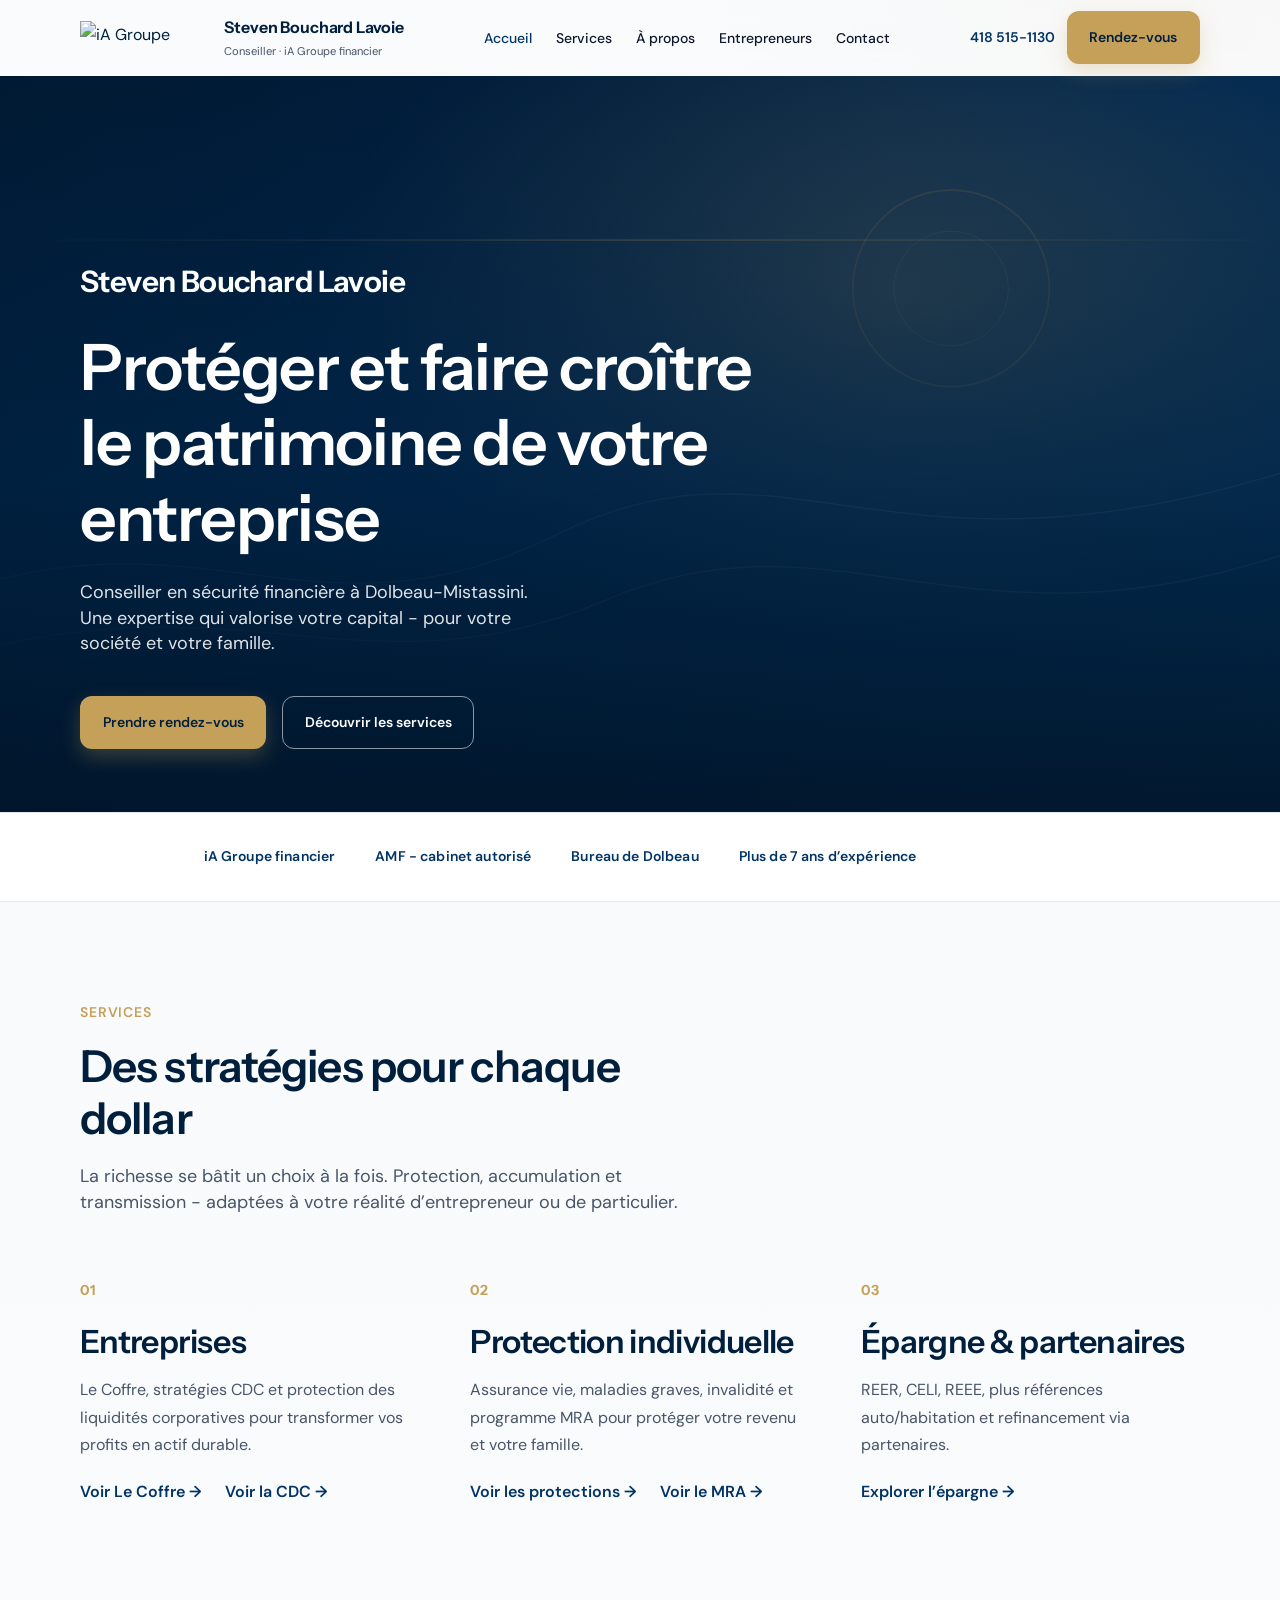
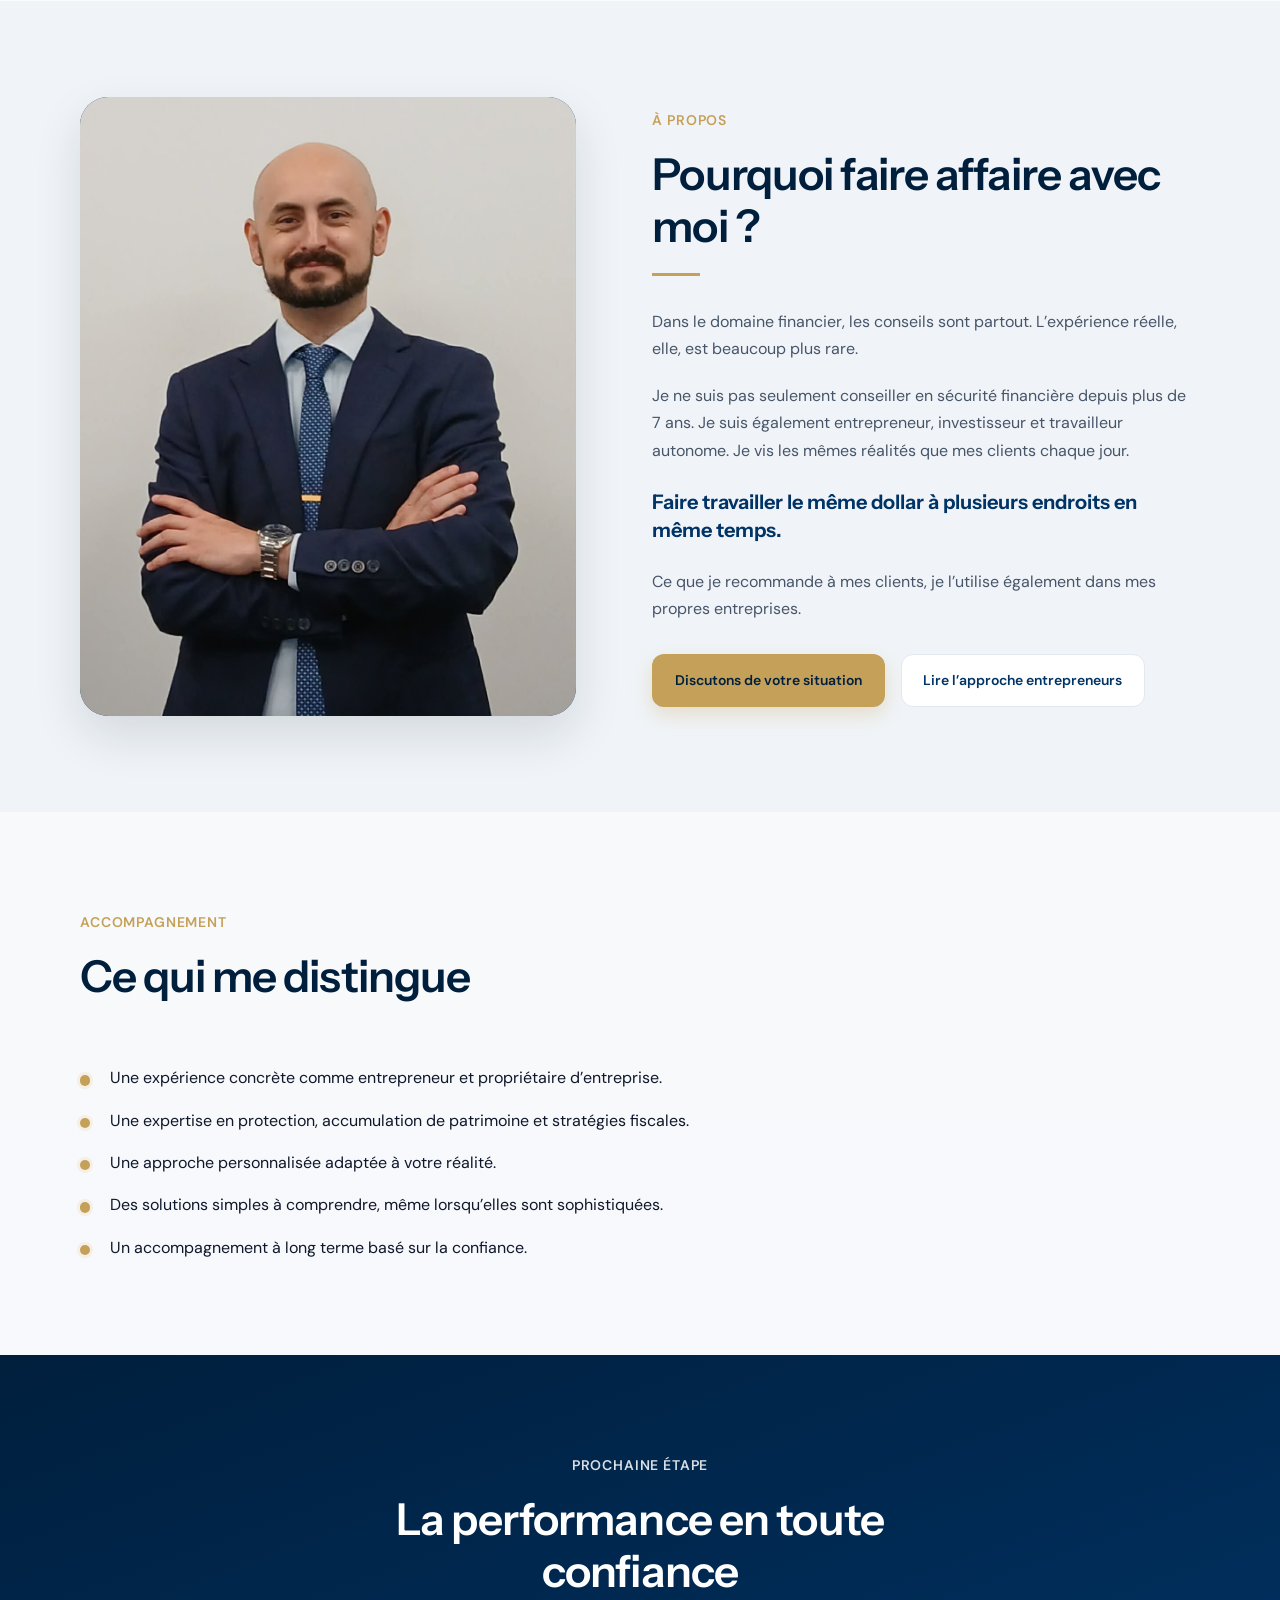
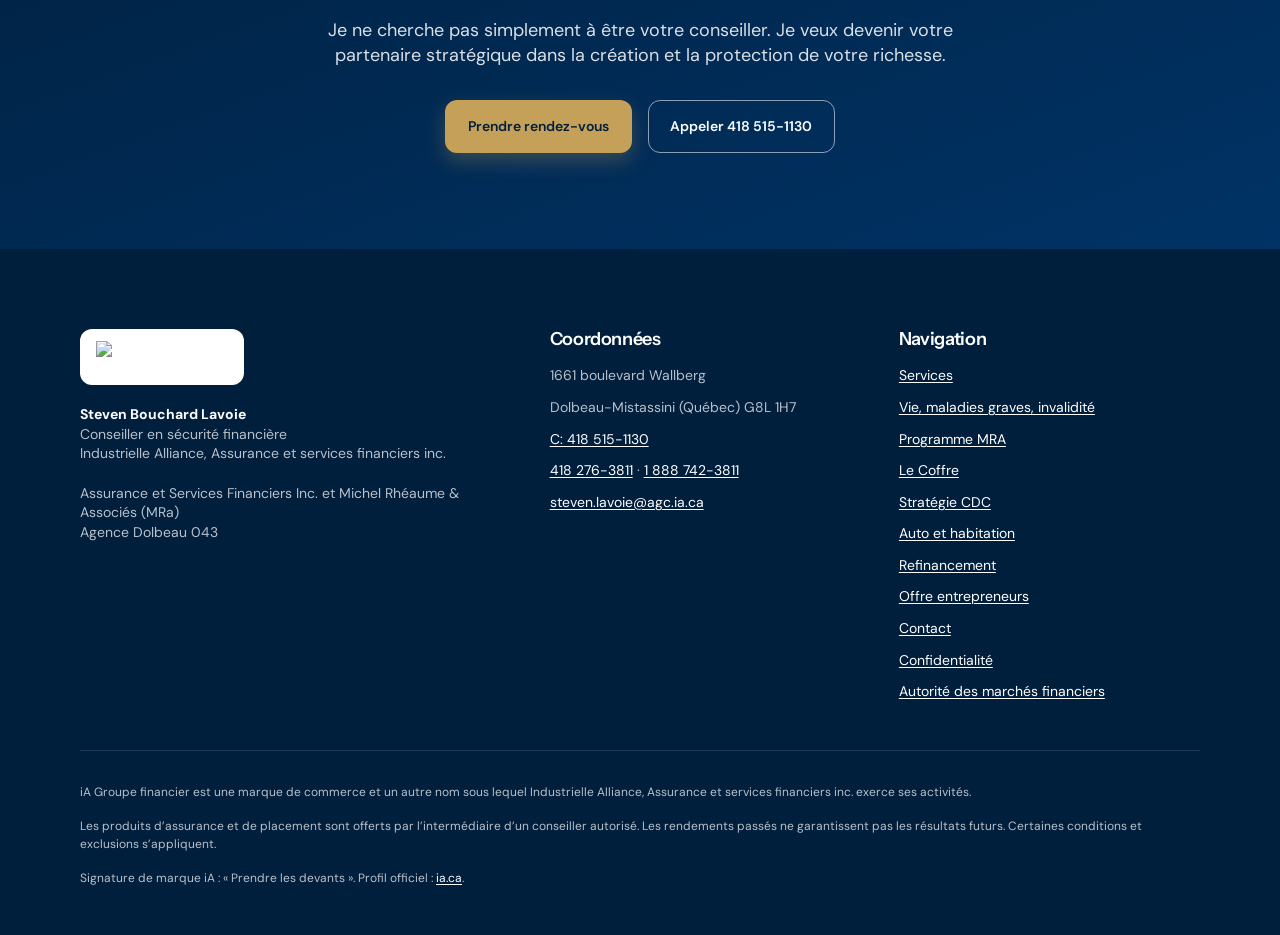
==== commit a0da03fa: "push" ====
--- a/index.html
+++ b/index.html
@@ -28,6 +28,7 @@
         "email": "steven.lavoie@agc.ia.ca",
         "telephone": "+1-418-515-1130",
         "url": "https://alexandreroy-dev.github.io/stevenia/",
+        "image": "https://alexandreroy-dev.github.io/stevenia/assets/images/steven-headshot.png",
         "worksFor": {
           "@type": "Organization",
           "name": "Industrielle Alliance, Assurance et services financiers inc.",
@@ -61,7 +62,7 @@
   <header class="site-header">
     <nav class="nav" aria-label="Navigation principale">
       <a class="brand" href="./index.html">
-        <img class="brand__mark" src="./assets/images/logo-ia.svg" alt="" width="40" height="40">
+        <img class="brand__mark" src="./assets/images/logo-ia.svg" alt="iA Groupe financier" width="149" height="36">
         <span class="brand__text">
           <span class="brand__name">Steven Bouchard Lavoie</span>
           <span class="brand__role">Conseiller · iA Groupe financier</span>
@@ -133,21 +134,27 @@
             <p class="pillar__index">01</p>
             <h3>Entreprises</h3>
             <p>Le Coffre, stratégies CDC et protection des liquidités corporatives pour transformer vos profits en actif durable.</p>
-            <a class="pillar__link" href="./service-coffre.html">Voir Le Coffre</a>
-            <a class="pillar__link" href="./service-cdc.html" style="margin-left: 1rem;">Voir la CDC</a>
+            <div class="pillar__links">
+              <a class="pillar__link" href="./service-coffre.html">Voir Le Coffre</a>
+              <a class="pillar__link" href="./service-cdc.html">Voir la CDC</a>
+            </div>
           </article>
           <article class="pillar" data-reveal>
             <p class="pillar__index">02</p>
             <h3>Protection individuelle</h3>
             <p>Assurance vie, maladies graves, invalidité et programme MRA pour protéger votre revenu et votre famille.</p>
-            <a class="pillar__link" href="./service-assurance-vie.html">Voir les protections</a>
-            <a class="pillar__link" href="./service-mra.html" style="margin-left: 1rem;">Voir le MRA</a>
+            <div class="pillar__links">
+              <a class="pillar__link" href="./service-assurance-vie.html">Voir les protections</a>
+              <a class="pillar__link" href="./service-mra.html">Voir le MRA</a>
+            </div>
           </article>
           <article class="pillar" data-reveal>
             <p class="pillar__index">03</p>
             <h3>Épargne &amp; partenaires</h3>
             <p>REER, CELI, REEE, plus références auto/habitation et refinancement via partenaires.</p>
-            <a class="pillar__link" href="./service-epargne.html">Explorer l’épargne</a>
+            <div class="pillar__links">
+              <a class="pillar__link" href="./service-epargne.html">Explorer l’épargne</a>
+            </div>
           </article>
         </div>
       </div>
@@ -156,7 +163,7 @@
     <section class="section section--soft" id="a-propos">
       <div class="container split">
         <div class="portrait" data-reveal>
-          <img src="./assets/images/steven-headshot.svg" alt="Steven Bouchard Lavoie - photo professionnelle à venir" width="640" height="800">
+          <img src="./assets/images/steven-headshot.png" alt="Steven Bouchard Lavoie, conseiller en sécurité financière iA" width="640" height="800" loading="lazy" decoding="async">
         </div>
         <div data-reveal>
           <p class="eyebrow">À propos</p>
@@ -166,7 +173,7 @@
           <p>Je ne suis pas seulement conseiller en sécurité financière depuis plus de 7&nbsp;ans. Je suis également entrepreneur, investisseur et travailleur autonome. Je vis les mêmes réalités que mes clients chaque jour.</p>
           <p class="stat-line">Faire travailler le même dollar à plusieurs endroits en même temps.</p>
           <p>Ce que je recommande à mes clients, je l’utilise également dans mes propres entreprises.</p>
-          <div class="btn-group" style="margin-top: 1.5rem;">
+          <div class="btn-group stack-actions">
             <a class="btn btn--primary" href="./contact.html">Discutons de votre situation</a>
             <a class="btn btn--ghost" href="./landing.html">Lire l’approche entrepreneurs</a>
           </div>
@@ -208,9 +215,9 @@
       <div class="footer__grid">
         <div>
           <a class="ia-lockup" href="https://ia.ca/" rel="noopener noreferrer" target="_blank">
-            <img src="./assets/images/logo-ia.svg" alt="iA Groupe financier" width="120" height="40">
+            <img src="./assets/images/logo-ia.svg" alt="iA Groupe financier" width="149" height="36">
           </a>
-          <p style="margin-top: 1rem;"><strong style="color:#fff;">Steven Bouchard Lavoie</strong><br>
+          <p class="footer__brand-copy"><strong style="color:#fff;">Steven Bouchard Lavoie</strong><br>
           Conseiller en sécurité financière<br>
           Industrielle Alliance, Assurance et services financiers inc.</p>
           <p>Assurance et Services Financiers Inc. et Michel Rhéaume &amp; Associés (MRa)<br>Agence Dolbeau 043</p>
--- a/css/styles.css
+++ b/css/styles.css
@@ -82,7 +82,7 @@
   font-weight: 600;
   line-height: var(--leading-tight);
   letter-spacing: -0.02em;
-  margin: 0 0 var(--space-4);
+  margin: 0 0 var(--space-5);
   color: var(--color-primary-deep);
 }
 
@@ -99,7 +99,7 @@
 }
 
 p {
-  margin: 0 0 var(--space-4);
+  margin: 0 0 var(--space-5);
   color: var(--color-text-muted);
 }
 
@@ -108,12 +108,12 @@
 }
 
 .container {
-  width: min(100% - 2rem, var(--container));
+  width: min(100% - (2 * var(--container-pad)), var(--container));
   margin-inline: auto;
 }
 
 .container--narrow {
-  width: min(100% - 2rem, var(--container-narrow));
+  width: min(100% - (2 * var(--container-pad)), var(--container-narrow));
 }
 
 /* -- Header / Nav -- */
@@ -141,7 +141,7 @@
   align-items: center;
   justify-content: space-between;
   gap: var(--space-4);
-  width: min(100% - 2rem, var(--container));
+  width: min(100% - (2 * var(--container-pad)), var(--container));
   margin-inline: auto;
 }
 
@@ -155,9 +155,19 @@
 }
 
 .brand__mark {
-  width: 2.5rem;
-  height: 2.5rem;
+  width: auto;
+  height: 2rem;
   flex-shrink: 0;
+}
+
+@media (max-width: 480px) {
+  .brand__mark {
+    height: 1.5rem;
+  }
+
+  .brand__role {
+    display: none;
+  }
 }
 
 .brand__text {
@@ -375,13 +385,13 @@
 .btn-group {
   display: flex;
   flex-wrap: wrap;
-  gap: var(--space-3);
+  gap: var(--space-4);
 }
 
 /* -- Hero -- */
 .hero {
   position: relative;
-  min-height: min(92vh, 48rem);
+  min-height: min(88vh, 46rem);
   display: grid;
   align-items: end;
   color: #fff;
@@ -431,17 +441,17 @@
 }
 
 .hero__content {
-  padding: var(--space-16) 0 var(--space-12);
-  width: min(100% - 2rem, var(--container));
+  padding: clamp(5rem, 10vh, 7rem) 0 clamp(3.5rem, 7vh, 5.5rem);
+  width: min(100% - (2 * var(--container-pad)), var(--container));
   margin-inline: auto;
 }
 
 .hero__brand {
   font-family: var(--font-heading);
-  font-size: clamp(1.75rem, 3vw + 1rem, 2.75rem);
+  font-size: clamp(1.35rem, 2vw + 0.75rem, 1.85rem);
   font-weight: 650;
-  letter-spacing: -0.03em;
-  margin: 0 0 var(--space-4);
+  letter-spacing: -0.02em;
+  margin: 0 0 var(--space-6);
   color: #fff;
 }
 
@@ -452,20 +462,21 @@
   letter-spacing: 0.04em;
   text-transform: uppercase;
   color: var(--color-accent);
-  margin-bottom: var(--space-4);
+  margin-bottom: var(--space-5);
 }
 
 .hero h1 {
   color: #fff;
   max-width: 16ch;
-  margin-bottom: var(--space-5);
+  margin-bottom: var(--space-6);
 }
 
 .hero__lead {
   max-width: 38ch;
   font-size: var(--text-lg);
+  line-height: var(--leading-snug);
   color: rgb(255 255 255 / 0.88);
-  margin-bottom: var(--space-8);
+  margin-bottom: var(--space-10);
 }
 
 .hero__enter > * {
@@ -511,11 +522,11 @@
 
 /* -- Sections -- */
 .section {
-  padding: var(--space-16) 0;
+  padding: var(--section-y) 0;
 }
 
 .section--tight {
-  padding: var(--space-12) 0;
+  padding: var(--section-y-tight) 0;
 }
 
 .section--soft {
@@ -538,12 +549,16 @@
 
 .section__head {
   max-width: 40rem;
-  margin-bottom: var(--space-10);
+  margin-bottom: clamp(2.75rem, 5vw, 4.25rem);
 }
 
 .section__head--center {
   text-align: center;
   margin-inline: auto;
+}
+
+.section__head h2 {
+  margin-bottom: var(--space-5);
 }
 
 .eyebrow {
@@ -553,16 +568,18 @@
   letter-spacing: 0.06em;
   text-transform: uppercase;
   color: var(--color-accent);
-  margin-bottom: var(--space-3);
+  margin-bottom: var(--space-4);
 }
 
 .lead {
   font-size: var(--text-lg);
+  line-height: var(--leading-snug);
+  max-width: 42rem;
 }
 
 /* -- Trust strip -- */
 .trust {
-  padding: var(--space-6) 0;
+  padding: var(--space-8) 0;
   border-block: 1px solid var(--color-border);
   background: var(--color-surface);
 }
@@ -571,7 +588,7 @@
   display: flex;
   flex-wrap: wrap;
   justify-content: center;
-  gap: var(--space-4) var(--space-8);
+  gap: var(--space-5) var(--space-10);
   list-style: none;
   margin: 0;
   padding: 0;
@@ -587,24 +604,27 @@
 /* -- Pillars / grids -- */
 .grid-3 {
   display: grid;
-  gap: var(--space-8);
+  gap: var(--stack-gap);
 }
 
 @media (min-width: 768px) {
   .grid-3 {
     grid-template-columns: repeat(3, 1fr);
+    column-gap: clamp(2.25rem, 4vw, 3.5rem);
+    row-gap: clamp(3rem, 5vw, 4.5rem);
   }
 }
 
 .grid-2 {
   display: grid;
-  gap: var(--space-8);
+  gap: var(--stack-gap);
 }
 
 @media (min-width: 800px) {
   .grid-2 {
     grid-template-columns: 1.1fr 0.9fr;
-    align-items: center;
+    gap: clamp(2.5rem, 4.5vw, 4rem);
+    align-items: start;
   }
 
   .grid-2--flip > :first-child {
@@ -624,15 +644,23 @@
   font-size: var(--text-sm);
   font-weight: 650;
   color: var(--color-accent);
-  margin-bottom: var(--space-3);
-}
-
-.pillar h3 {
-  margin-bottom: var(--space-3);
+  margin-bottom: var(--space-4);
+}
+
+.pillar h3,
+.pillar h2 {
+  margin-bottom: var(--space-4);
+  font-size: var(--text-2xl);
 }
 
 .pillar p {
-  margin-bottom: var(--space-4);
+  margin-bottom: var(--space-5);
+}
+
+.pillar__links {
+  display: flex;
+  flex-wrap: wrap;
+  gap: var(--space-4) var(--space-6);
 }
 
 .pillar__link {
@@ -646,13 +674,13 @@
 
 .split {
   display: grid;
-  gap: var(--space-10);
+  gap: clamp(2.5rem, 5vw, 4rem);
 }
 
 @media (min-width: 900px) {
   .split {
-    grid-template-columns: 1fr 1fr;
-    gap: var(--space-16);
+    grid-template-columns: 0.95fr 1.05fr;
+    gap: clamp(3.5rem, 6vw, 6rem);
     align-items: center;
   }
 }
@@ -670,6 +698,15 @@
   width: 100%;
   height: 100%;
   object-fit: cover;
+  object-position: center 12%;
+}
+
+.portrait--sm {
+  max-width: 14rem;
+  aspect-ratio: 4 / 5;
+  border-radius: var(--radius-lg);
+  box-shadow: var(--shadow-md);
+  margin-bottom: var(--space-2);
 }
 
 .portrait__placeholder {
@@ -688,20 +725,21 @@
   margin: 0;
   padding: 0;
   display: grid;
-  gap: var(--space-3);
+  gap: var(--space-5);
 }
 
 .check-list li {
   position: relative;
-  padding-left: 1.75rem;
+  padding-left: 1.85rem;
   color: var(--color-text);
+  line-height: var(--leading-snug);
 }
 
 .check-list li::before {
   content: "";
   position: absolute;
   left: 0;
-  top: 0.45em;
+  top: 0.5em;
   width: 0.65rem;
   height: 0.65rem;
   border-radius: 50%;
@@ -711,13 +749,14 @@
 
 .steps {
   display: grid;
-  gap: var(--space-6);
+  gap: var(--space-8);
   counter-reset: step;
 }
 
 @media (min-width: 768px) {
   .steps {
     grid-template-columns: repeat(4, 1fr);
+    gap: clamp(1.75rem, 3vw, 2.75rem);
   }
 }
 
@@ -732,22 +771,27 @@
   font-size: var(--text-xl);
   font-weight: 650;
   color: var(--color-accent);
-  margin-bottom: var(--space-3);
+  margin-bottom: var(--space-4);
 }
 
 .step h3 {
   font-size: var(--text-xl);
+  margin-bottom: var(--space-3);
+}
+
+.step p {
+  margin-bottom: 0;
 }
 
 /* -- FAQ -- */
 .faq {
   display: grid;
-  gap: var(--space-3);
+  gap: 0;
 }
 
 .faq details {
   border-bottom: 1px solid var(--color-border);
-  padding: var(--space-4) 0;
+  padding: var(--space-5) 0;
 }
 
 .faq summary {
@@ -756,6 +800,8 @@
   font-weight: 600;
   color: var(--color-primary-deep);
   list-style: none;
+  line-height: var(--leading-snug);
+  padding-right: var(--space-8);
 }
 
 .faq summary::-webkit-details-marker {
@@ -765,6 +811,7 @@
 .faq summary::after {
   content: "+";
   float: right;
+  margin-right: calc(-1 * var(--space-8));
   color: var(--color-accent);
   font-weight: 400;
 }
@@ -774,23 +821,32 @@
 }
 
 .faq details p {
-  margin-top: var(--space-3);
+  margin-top: var(--space-4);
+  margin-bottom: var(--space-2);
 }
 
 /* -- Forms -- */
 .form {
   display: grid;
-  gap: var(--space-4);
+  gap: var(--space-5);
   background: var(--color-surface);
-  padding: var(--space-8);
+  padding: clamp(1.75rem, 4vw, 2.75rem);
   border-radius: var(--radius-xl);
   box-shadow: var(--shadow-md);
   border: 1px solid var(--color-border);
 }
 
+.form > h2 {
+  margin-bottom: 0;
+}
+
+.form > p {
+  margin-top: calc(-1 * var(--space-2));
+}
+
 .form__row {
   display: grid;
-  gap: var(--space-4);
+  gap: var(--space-5);
 }
 
 @media (min-width: 640px) {
@@ -811,7 +867,7 @@
 .field select,
 .field textarea {
   width: 100%;
-  padding: 0.8rem 0.9rem;
+  padding: 0.9rem 1rem;
   border: 1px solid var(--color-border);
   border-radius: var(--radius-sm);
   font: inherit;
@@ -887,7 +943,11 @@
 
 .contact-aside {
   display: grid;
-  gap: var(--space-4);
+  gap: var(--space-5);
+}
+
+.contact-aside h2 {
+  margin-bottom: var(--space-2);
 }
 
 .contact-aside a {
@@ -898,19 +958,25 @@
 /* -- CTA band -- */
 .cta-band {
   text-align: center;
+  max-width: 42rem;
+  margin-inline: auto;
+}
+
+.cta-band .lead {
+  margin-inline: auto;
 }
 
 .cta-band .btn-group {
   justify-content: center;
-  margin-top: var(--space-6);
+  margin-top: var(--space-8);
 }
 
 /* -- Footer -- */
 .site-footer {
   background: var(--color-primary-deep);
   color: rgb(255 255 255 / 0.78);
-  padding: var(--space-16) 0 var(--space-10);
-  margin-top: var(--space-8);
+  padding: var(--space-20) 0 var(--space-12);
+  margin-top: 0;
 }
 
 .site-footer a {
@@ -919,26 +985,28 @@
 
 .footer__grid {
   display: grid;
-  gap: var(--space-8);
-  margin-bottom: var(--space-10);
+  gap: var(--space-10);
+  margin-bottom: var(--space-12);
 }
 
 @media (min-width: 768px) {
   .footer__grid {
     grid-template-columns: 1.4fr 1fr 1fr;
+    gap: var(--space-12);
   }
 }
 
 .site-footer h2 {
   color: #fff;
   font-size: var(--text-lg);
-  margin-bottom: var(--space-3);
+  margin-bottom: var(--space-4);
 }
 
 .site-footer p,
 .site-footer li {
   font-size: var(--text-sm);
   color: rgb(255 255 255 / 0.72);
+  line-height: var(--leading-snug);
 }
 
 .site-footer ul {
@@ -946,14 +1014,18 @@
   margin: 0;
   padding: 0;
   display: grid;
-  gap: var(--space-2);
+  gap: var(--space-3);
+}
+
+.footer__brand-copy {
+  margin-top: var(--space-5);
 }
 
 .footer__legal {
   border-top: 1px solid rgb(255 255 255 / 0.12);
-  padding-top: var(--space-6);
-  display: grid;
-  gap: var(--space-3);
+  padding-top: var(--space-8);
+  display: grid;
+  gap: var(--space-4);
 }
 
 .footer__legal p {
@@ -970,10 +1042,13 @@
   font-weight: 650;
   color: #fff;
   text-decoration: none;
+  padding: var(--space-3) var(--space-4);
+  background: #fff;
+  border-radius: var(--radius-md);
 }
 
 .ia-lockup img {
-  height: 1.75rem;
+  height: 2rem;
   width: auto;
 }
 
@@ -1001,13 +1076,18 @@
 
 /* -- Page utilities -- */
 .page-hero {
-  padding: var(--space-16) 0 var(--space-10);
+  padding: clamp(4.5rem, 9vw, 7rem) 0 clamp(2.75rem, 4vw, 3.75rem);
   background:
     linear-gradient(180deg, var(--color-primary-soft), transparent);
 }
 
 .page-hero h1 {
   max-width: 18ch;
+  margin-bottom: var(--space-5);
+}
+
+.page-hero .lead {
+  margin-top: var(--space-2);
 }
 
 .prose {
@@ -1015,23 +1095,28 @@
 }
 
 .prose h2 {
-  margin-top: var(--space-10);
+  margin-top: var(--space-12);
+}
+
+.prose h2:first-child {
+  margin-top: 0;
 }
 
 .tools {
   display: grid;
-  gap: var(--space-4);
+  gap: 0;
 }
 
 @media (min-width: 700px) {
   .tools {
     grid-template-columns: repeat(2, 1fr);
+    column-gap: var(--space-10);
   }
 }
 
 .tool-link {
   display: block;
-  padding: var(--space-5) 0;
+  padding: var(--space-6) 0;
   border-top: 1px solid var(--color-border);
   text-decoration: none;
   color: var(--color-primary-deep);
@@ -1043,7 +1128,8 @@
   font-weight: 400;
   color: var(--color-text-muted);
   font-size: var(--text-sm);
-  margin-top: var(--space-2);
+  margin-top: var(--space-3);
+  line-height: var(--leading-snug);
 }
 
 .merci {
@@ -1051,7 +1137,7 @@
   display: grid;
   align-content: center;
   text-align: center;
-  padding: var(--space-20) 0;
+  padding: var(--space-24) 0;
 }
 
 .sticky-cta {
@@ -1072,7 +1158,7 @@
   width: 3rem;
   height: 3px;
   background: var(--color-accent);
-  margin: var(--space-4) 0 var(--space-6);
+  margin: var(--space-5) 0 var(--space-8);
   border: 0;
 }
 
@@ -1081,4 +1167,10 @@
   font-size: var(--text-xl);
   color: var(--color-primary);
   font-weight: 650;
-}
+  line-height: var(--leading-snug);
+  margin: var(--space-6) 0;
+}
+
+.stack-actions {
+  margin-top: var(--space-8);
+}
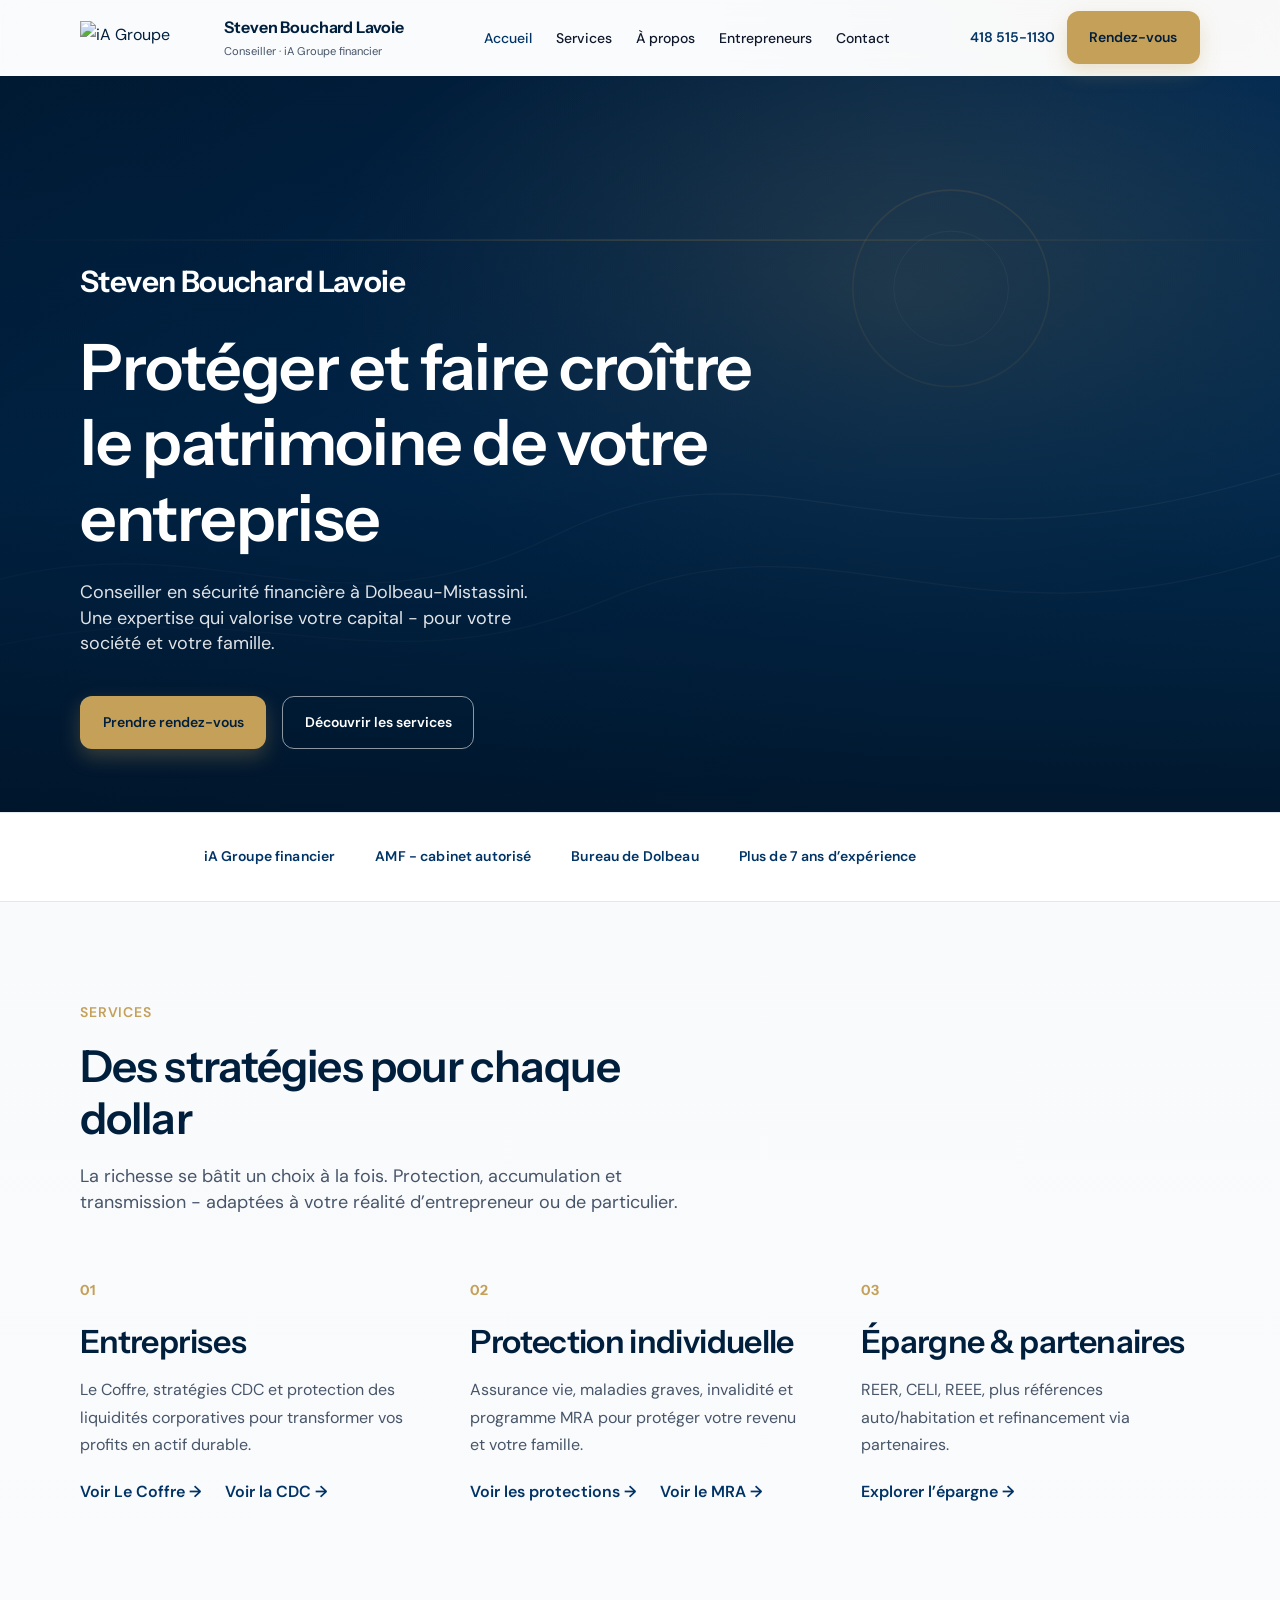
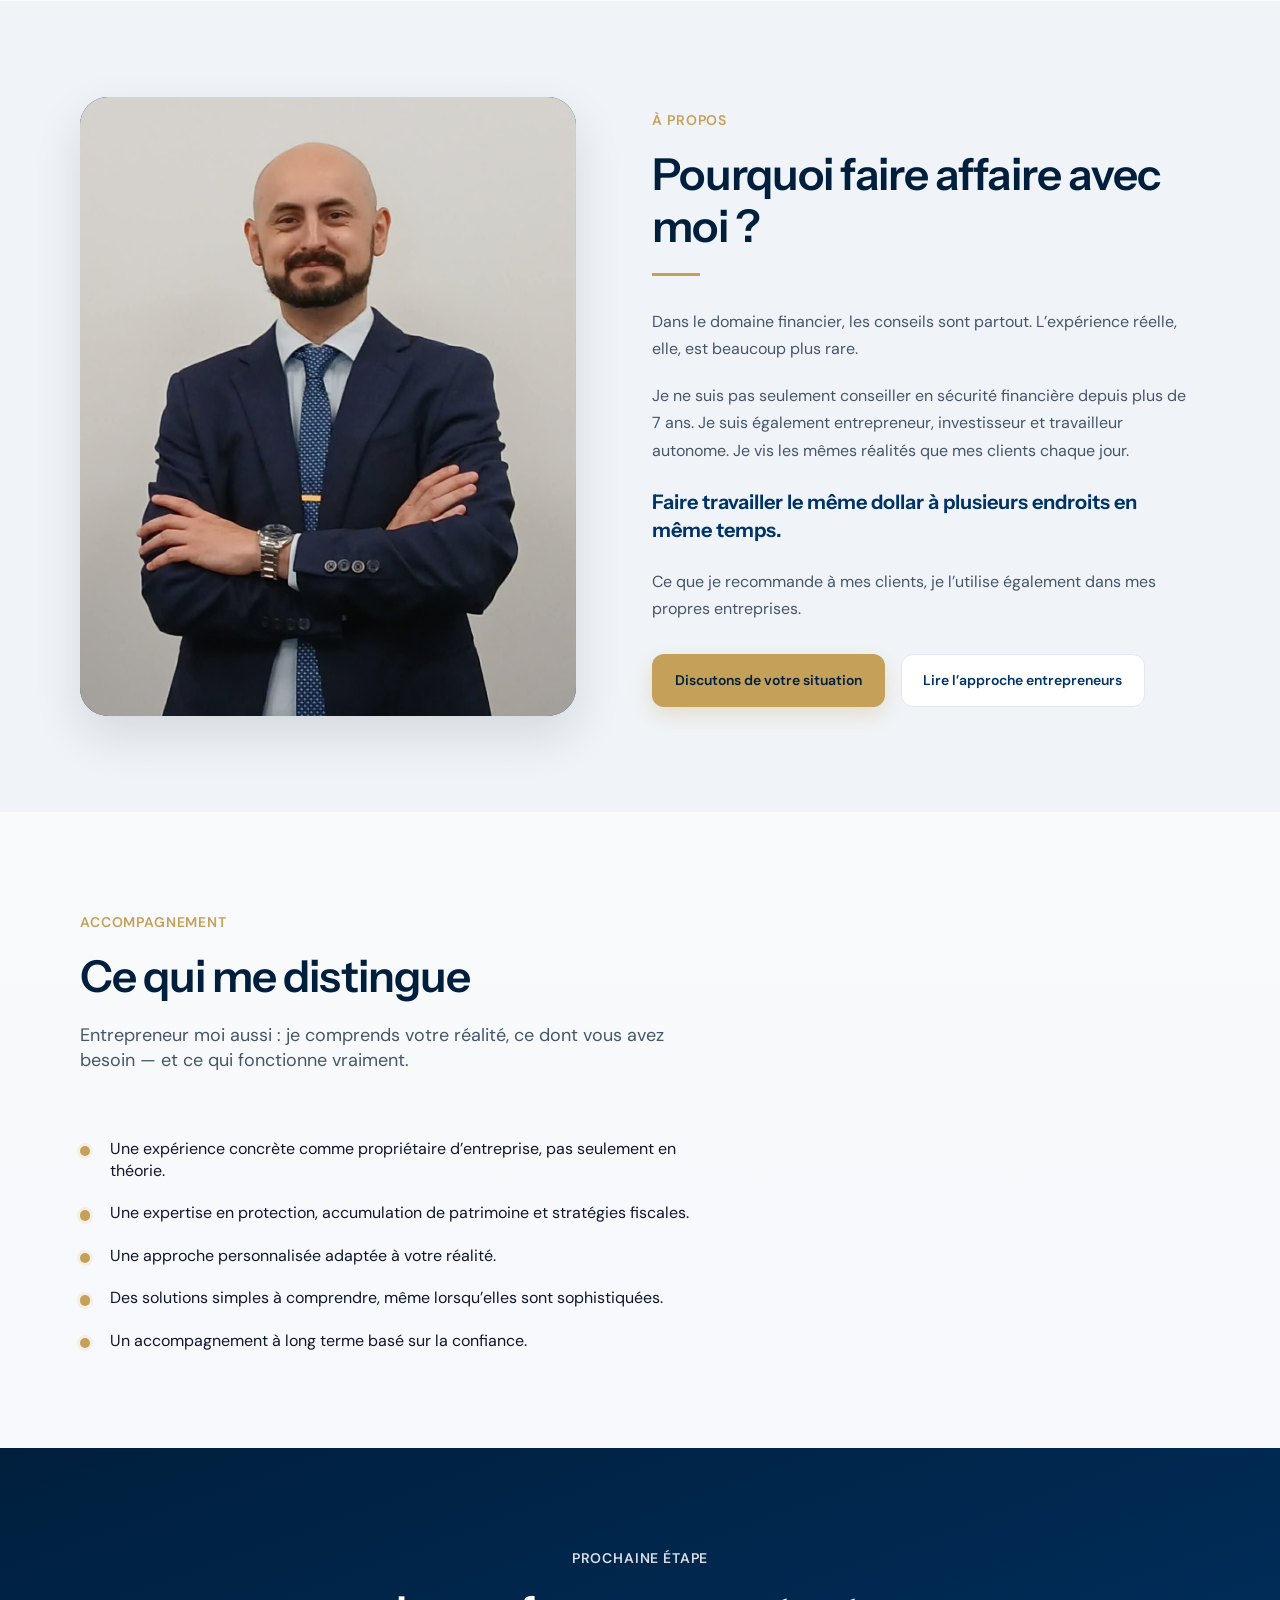
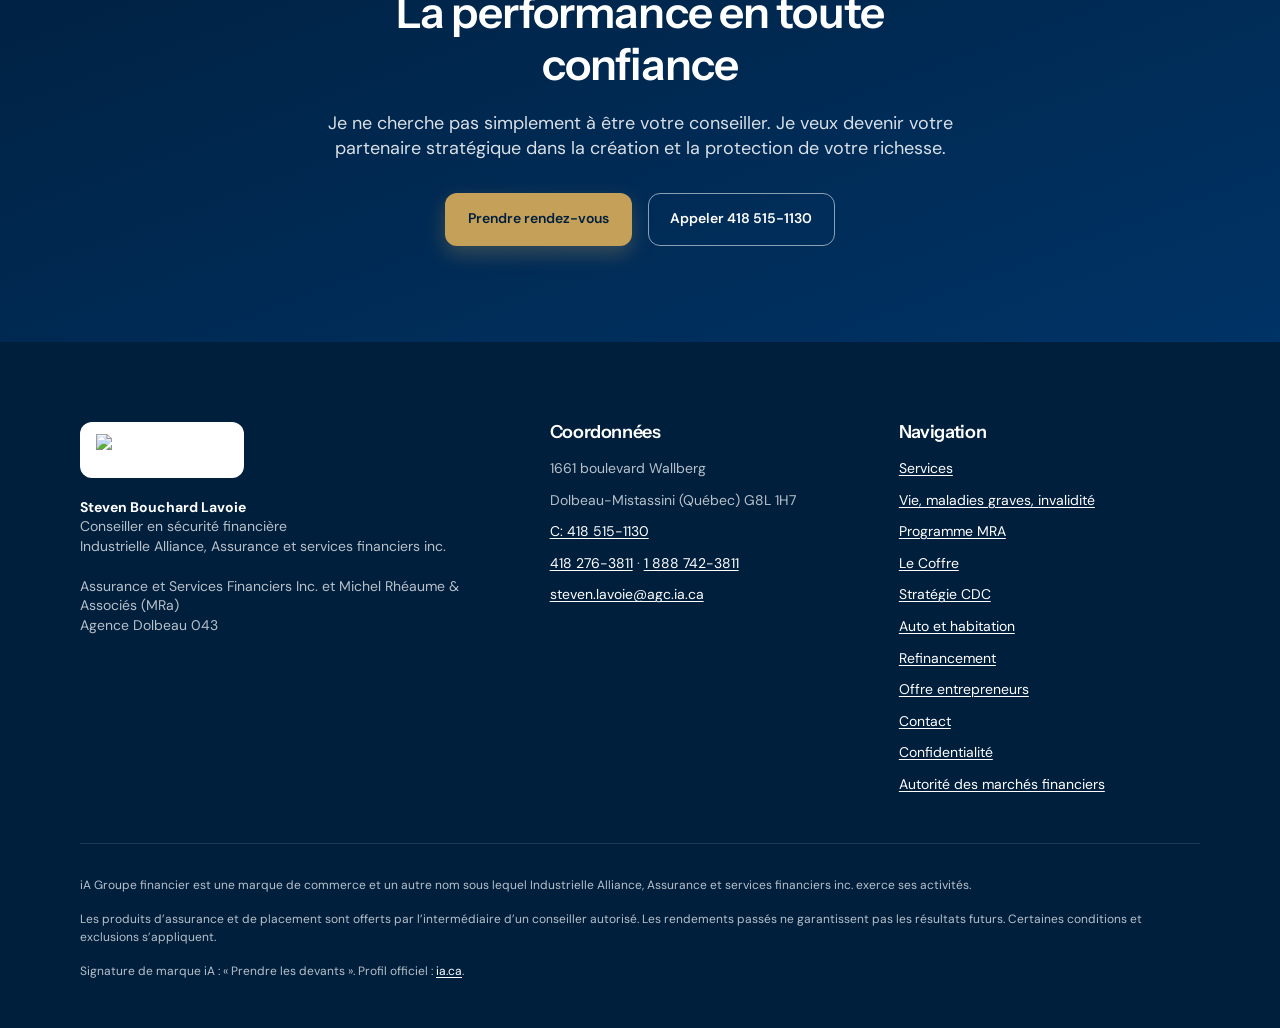
==== commit d0fc8c0f: "push" ====
--- a/index.html
+++ b/index.html
@@ -11,11 +11,16 @@
   <meta property="og:title" content="Steven Bouchard Lavoie | Conseiller iA - Dolbeau">
   <meta property="og:description" content="Protéger et faire croître le patrimoine de votre entreprise et de votre famille.">
   <meta property="og:url" content="https://alexandreroy-dev.github.io/stevenia/">
-  <meta property="og:image" content="https://alexandreroy-dev.github.io/stevenia/assets/images/og-social.svg">
+  <meta property="og:image" content="https://stevenlavoie.ca/assets/images/og-social.png">
   <meta name="twitter:card" content="summary_large_image">
+  <meta name="twitter:image" content="https://stevenlavoie.ca/assets/images/og-social.png">
   <link rel="preconnect" href="https://fonts.googleapis.com">
   <link rel="preconnect" href="https://fonts.gstatic.com" crossorigin>
   <link href="https://fonts.googleapis.com/css2?family=DM+Sans:ital,opsz,wght@0,9..40,400;0,9..40,500;0,9..40,600;0,9..40,700;1,9..40,400&family=Instrument+Sans:wght@500;600;700&display=swap" rel="stylesheet">
+  <link rel="icon" href="./assets/images/favicon.ico" sizes="any">
+  <link rel="icon" href="./assets/images/favicon.svg" type="image/svg+xml">
+  <link rel="icon" href="./assets/images/favicon-32.png" type="image/png" sizes="32x32">
+  <link rel="apple-touch-icon" href="./assets/images/apple-touch-icon.png" sizes="180x180">
   <link rel="stylesheet" href="./css/styles.css">
   <script type="application/ld+json">
   {
@@ -186,9 +191,10 @@
         <div class="section__head" data-reveal>
           <p class="eyebrow">Accompagnement</p>
           <h2>Ce qui me distingue</h2>
+          <p class="lead">Entrepreneur moi aussi&nbsp;: je comprends votre réalité, ce dont vous avez besoin — et ce qui fonctionne vraiment.</p>
         </div>
         <ul class="check-list" data-reveal style="max-width: 40rem;">
-          <li>Une expérience concrète comme entrepreneur et propriétaire d’entreprise.</li>
+          <li>Une expérience concrète comme propriétaire d’entreprise, pas seulement en théorie.</li>
           <li>Une expertise en protection, accumulation de patrimoine et stratégies fiscales.</li>
           <li>Une approche personnalisée adaptée à votre réalité.</li>
           <li>Des solutions simples à comprendre, même lorsqu’elles sont sophistiquées.</li>
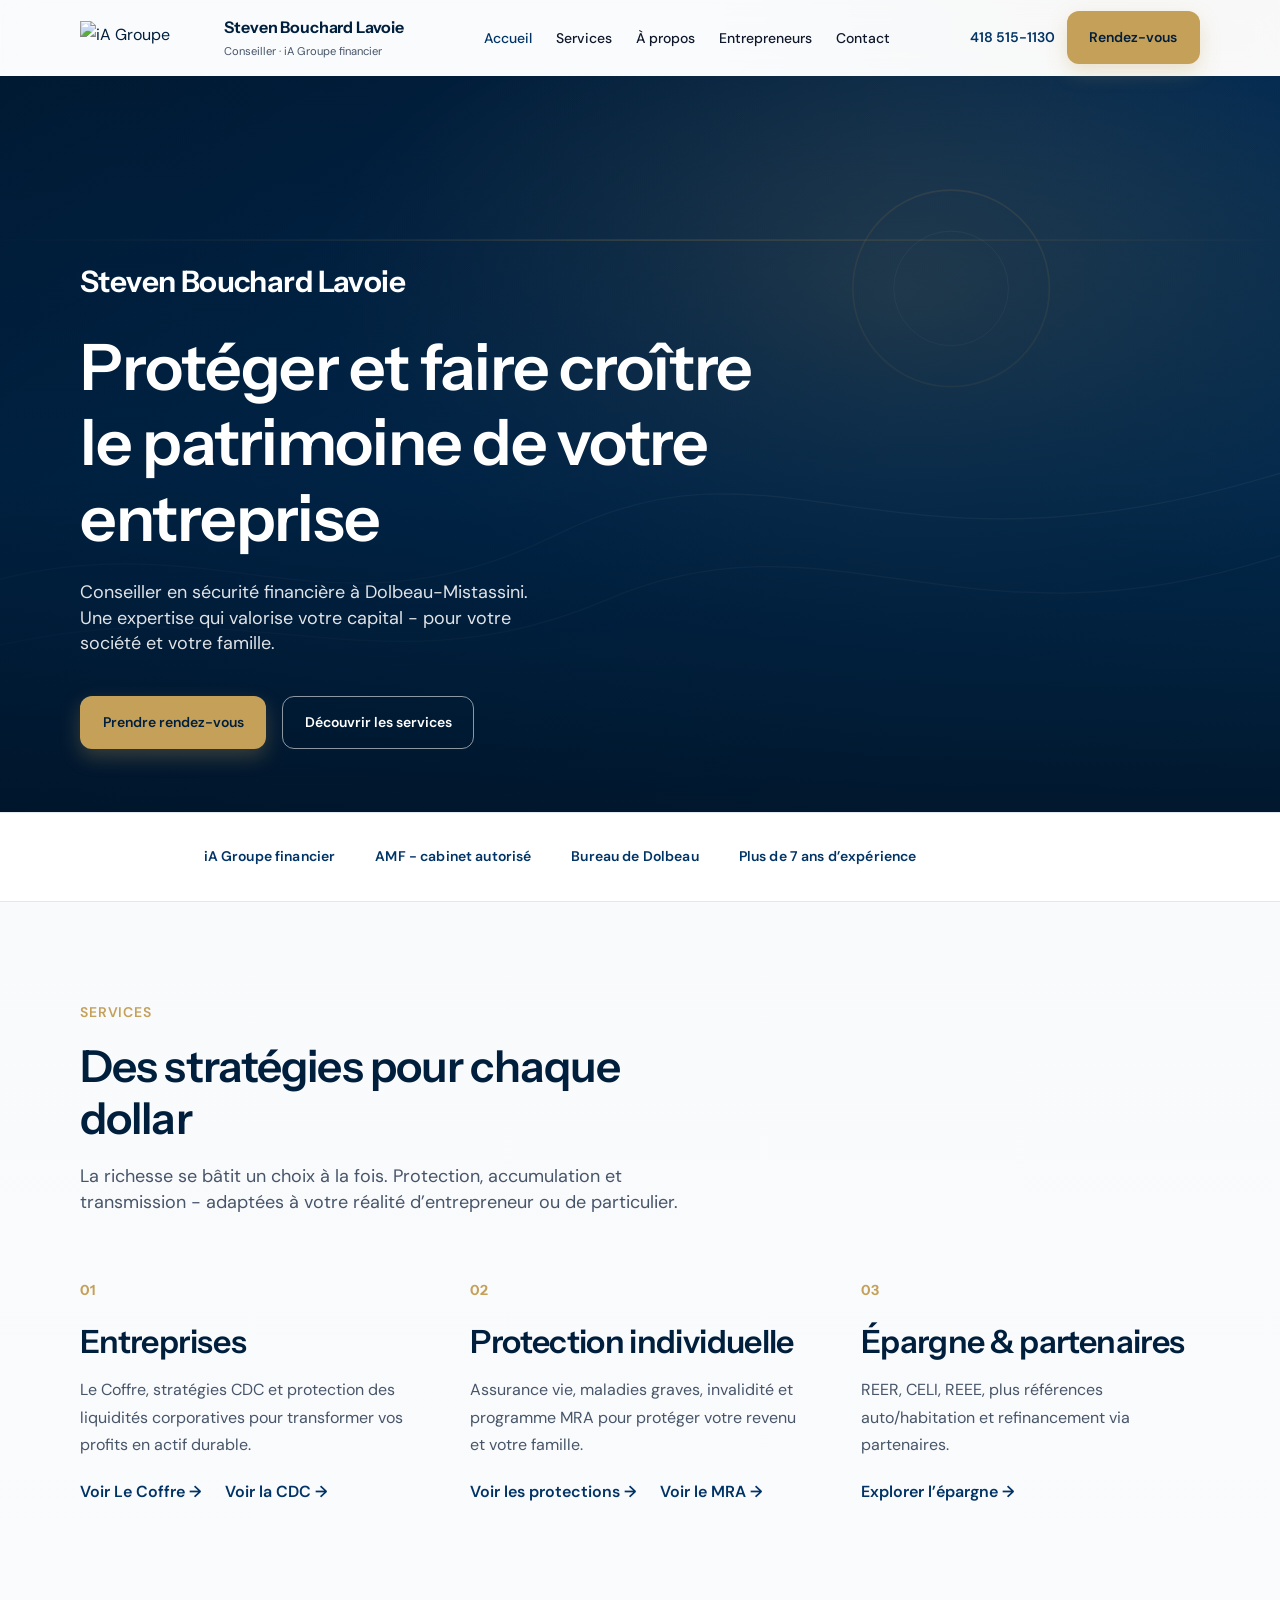
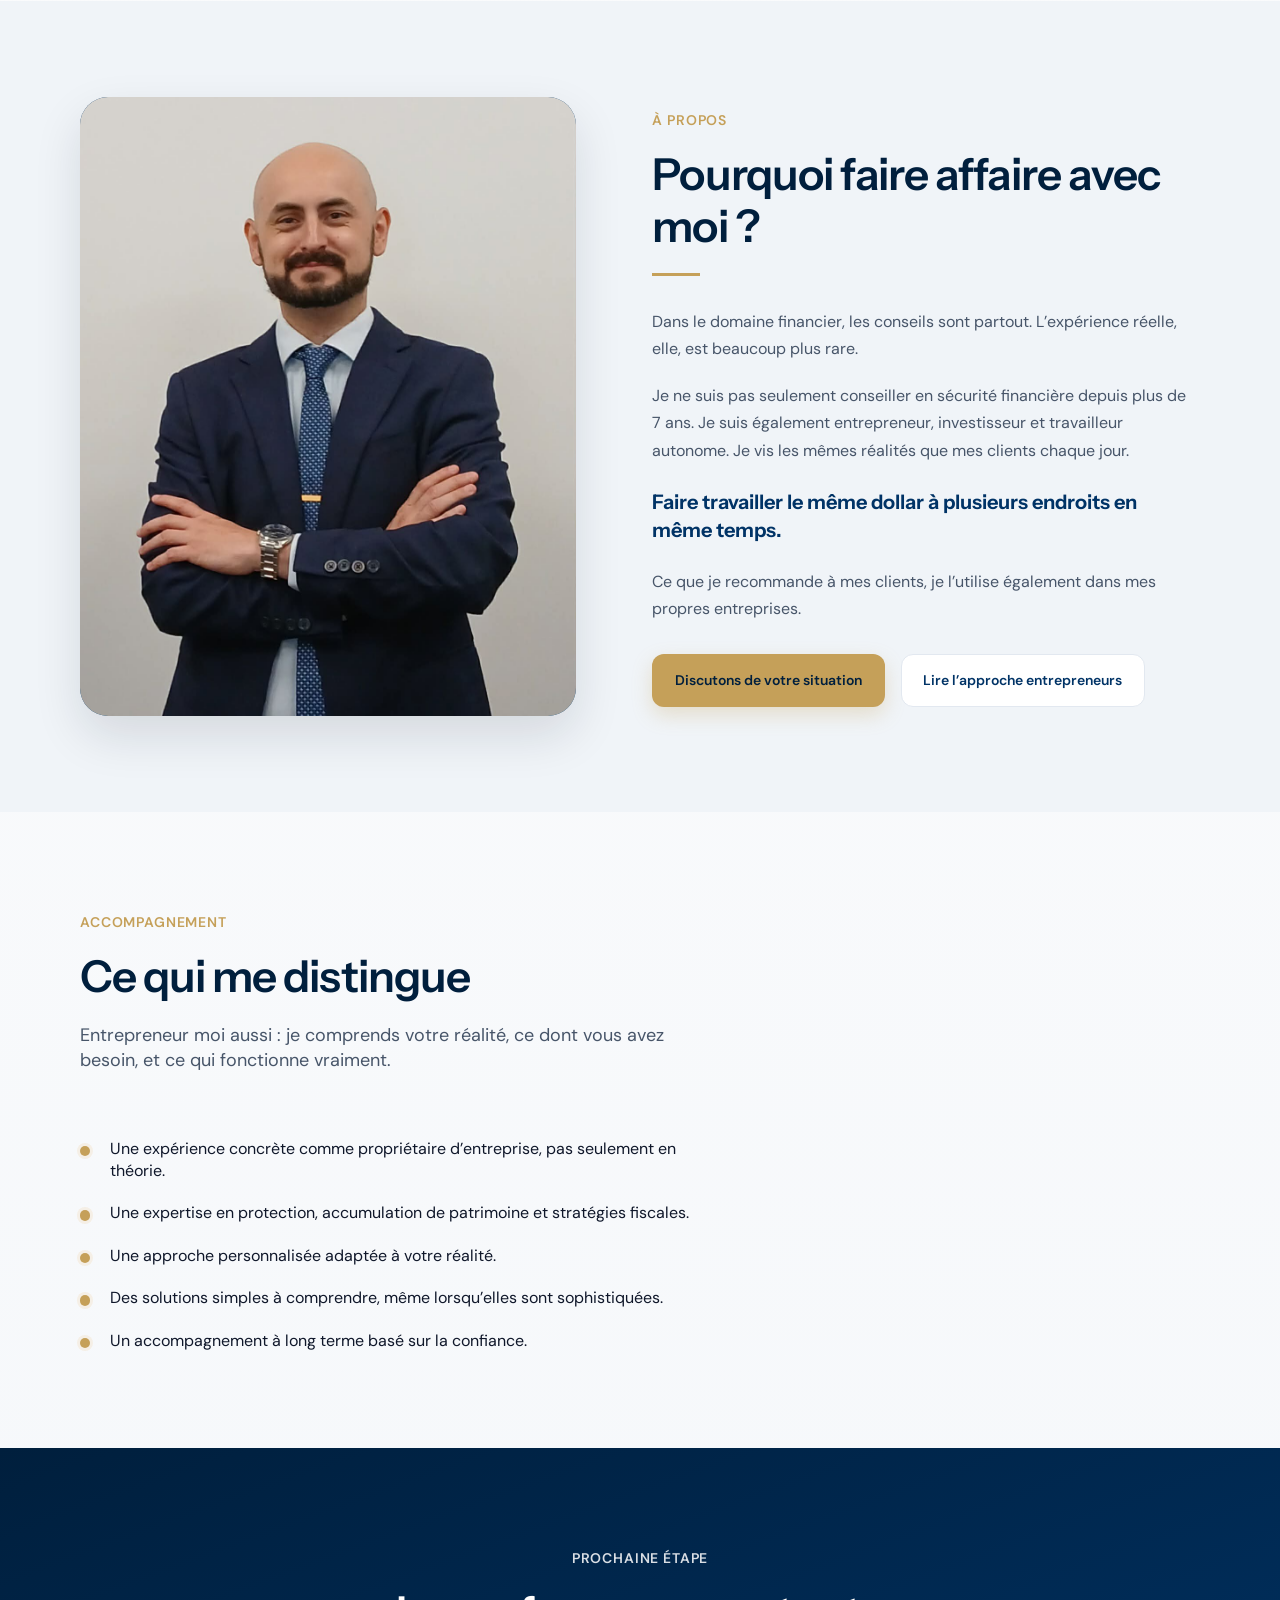
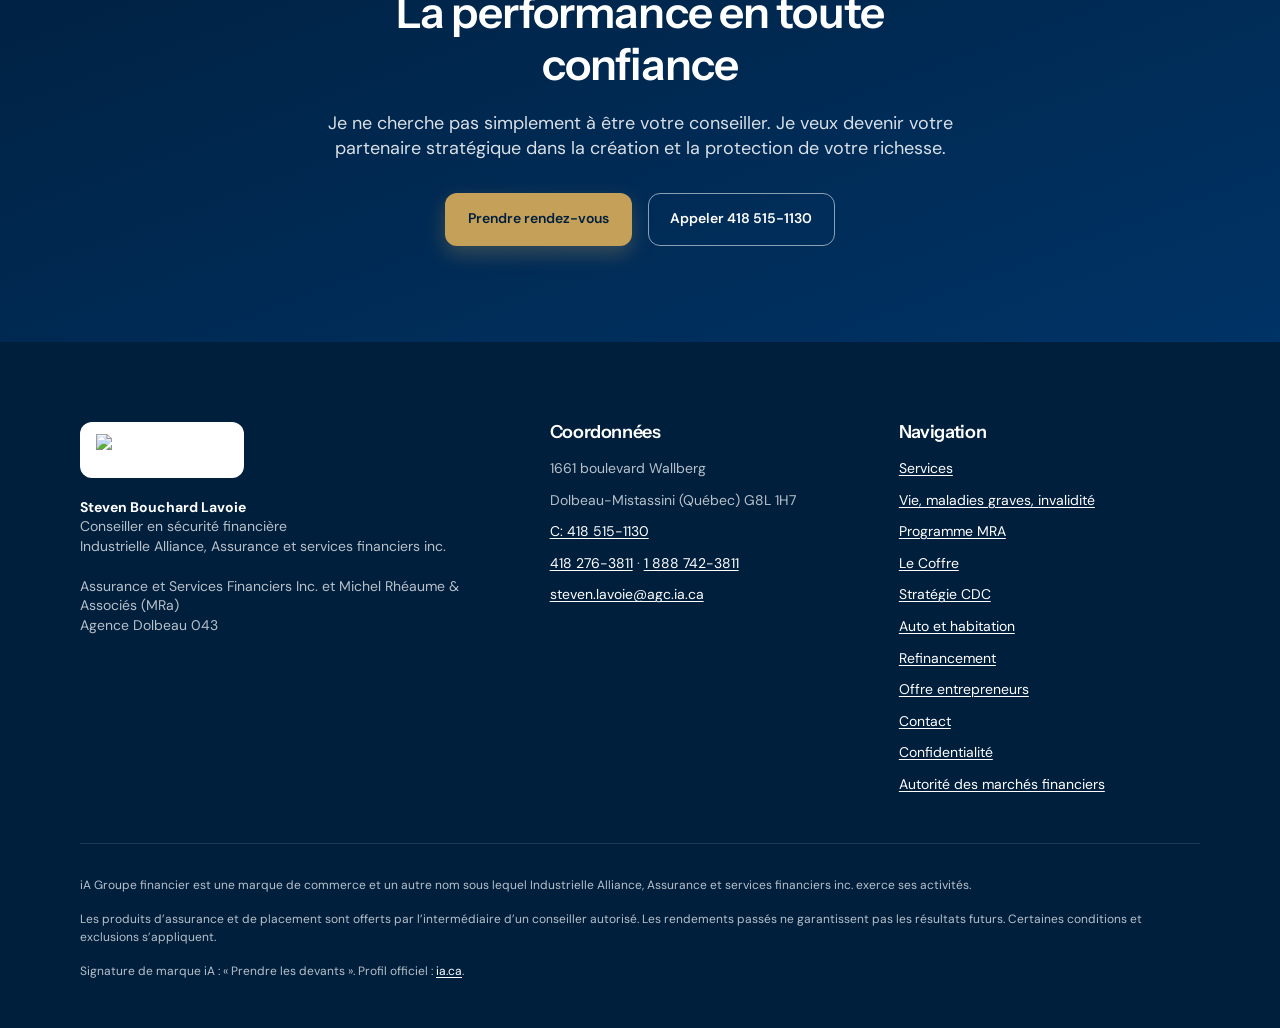
==== commit 2bd7f7de: "em dashes" ====
--- a/index.html
+++ b/index.html
@@ -191,7 +191,7 @@
         <div class="section__head" data-reveal>
           <p class="eyebrow">Accompagnement</p>
           <h2>Ce qui me distingue</h2>
-          <p class="lead">Entrepreneur moi aussi&nbsp;: je comprends votre réalité, ce dont vous avez besoin — et ce qui fonctionne vraiment.</p>
+          <p class="lead">Entrepreneur moi aussi&nbsp;: je comprends votre réalité, ce dont vous avez besoin, et ce qui fonctionne vraiment.</p>
         </div>
         <ul class="check-list" data-reveal style="max-width: 40rem;">
           <li>Une expérience concrète comme propriétaire d’entreprise, pas seulement en théorie.</li>
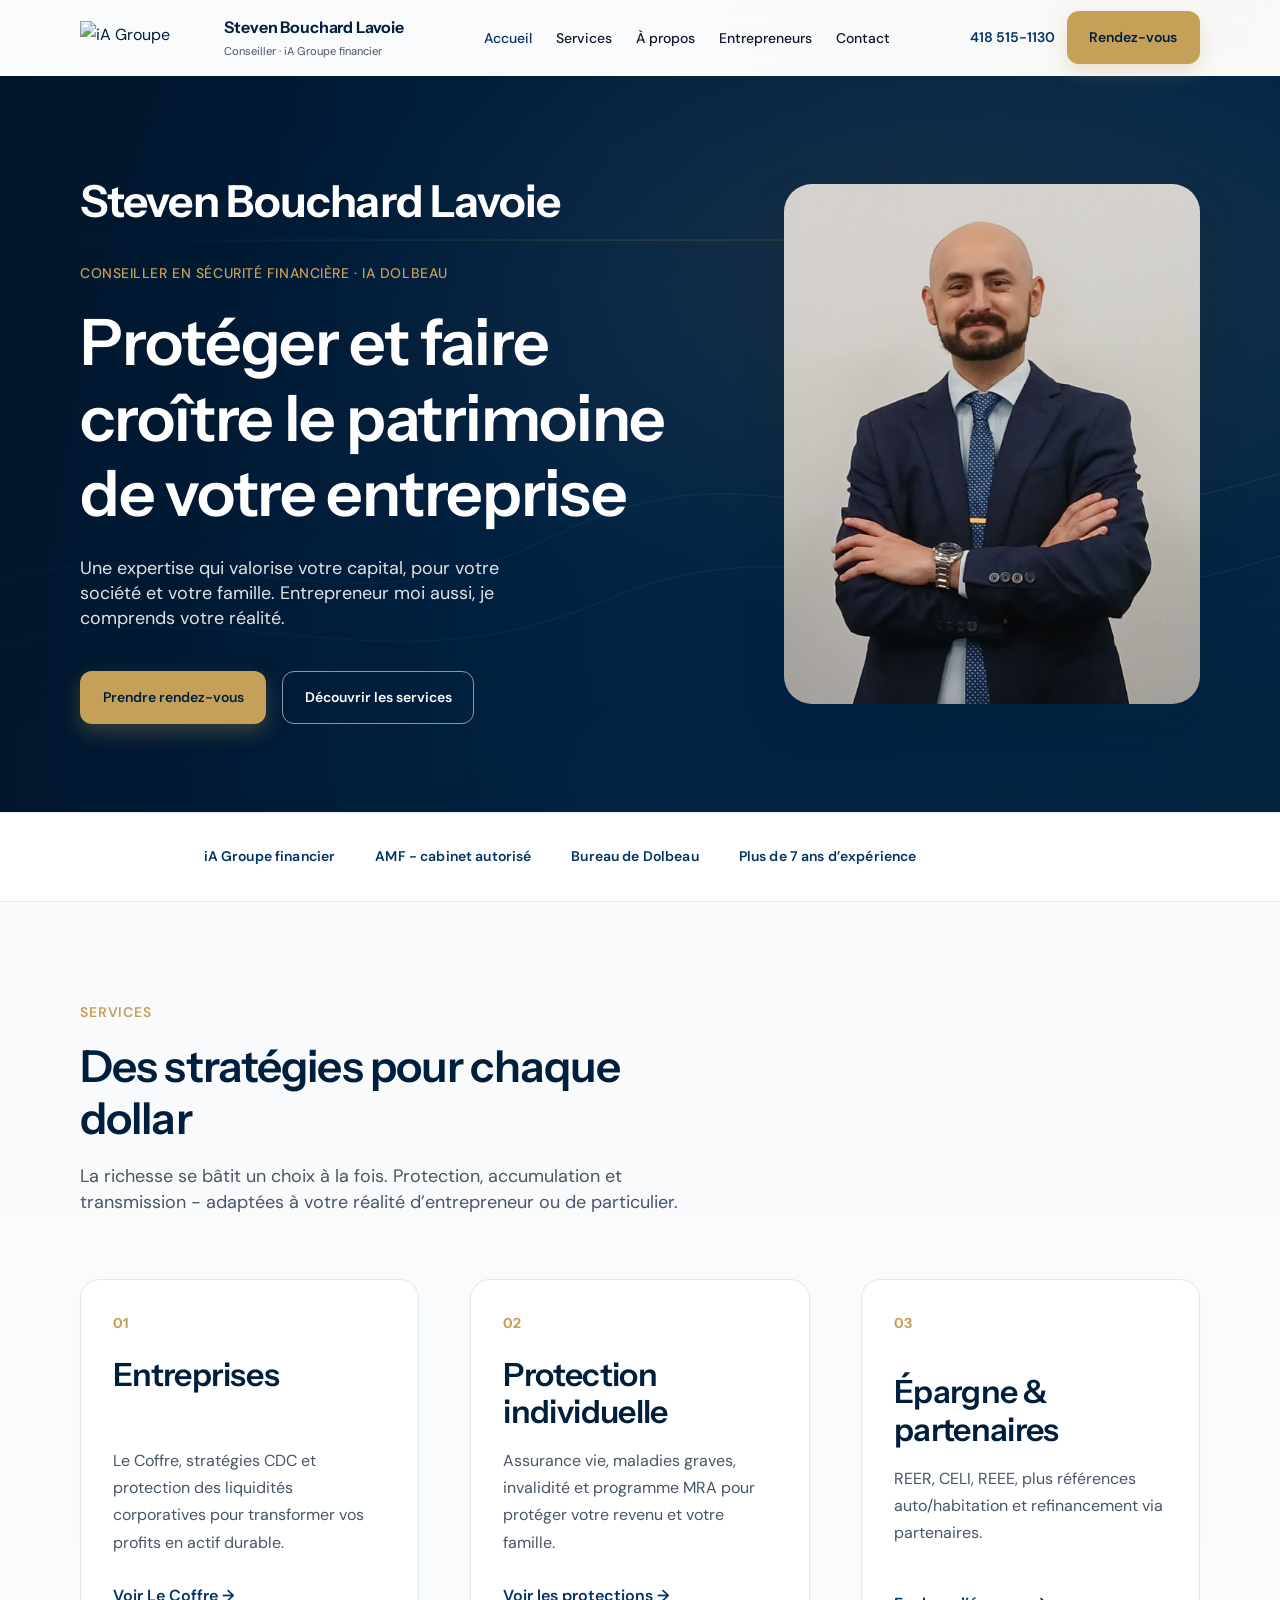
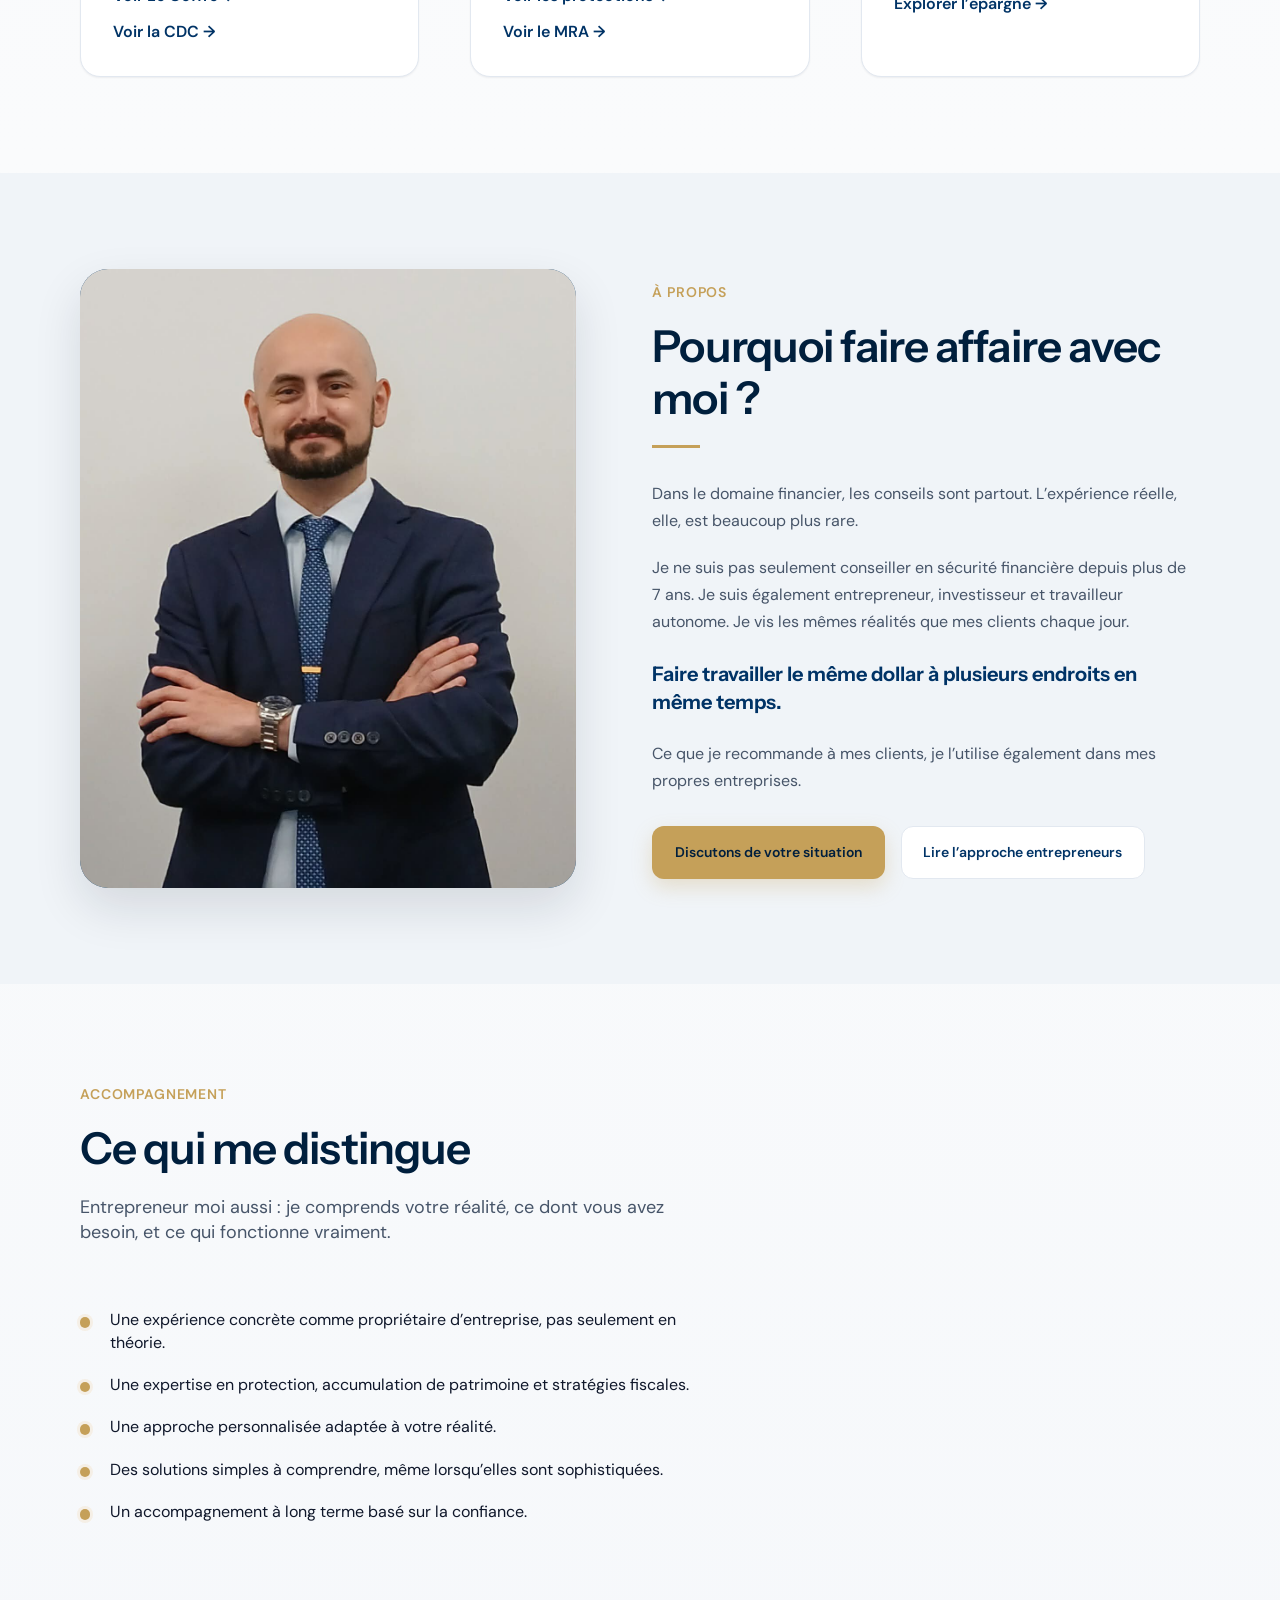
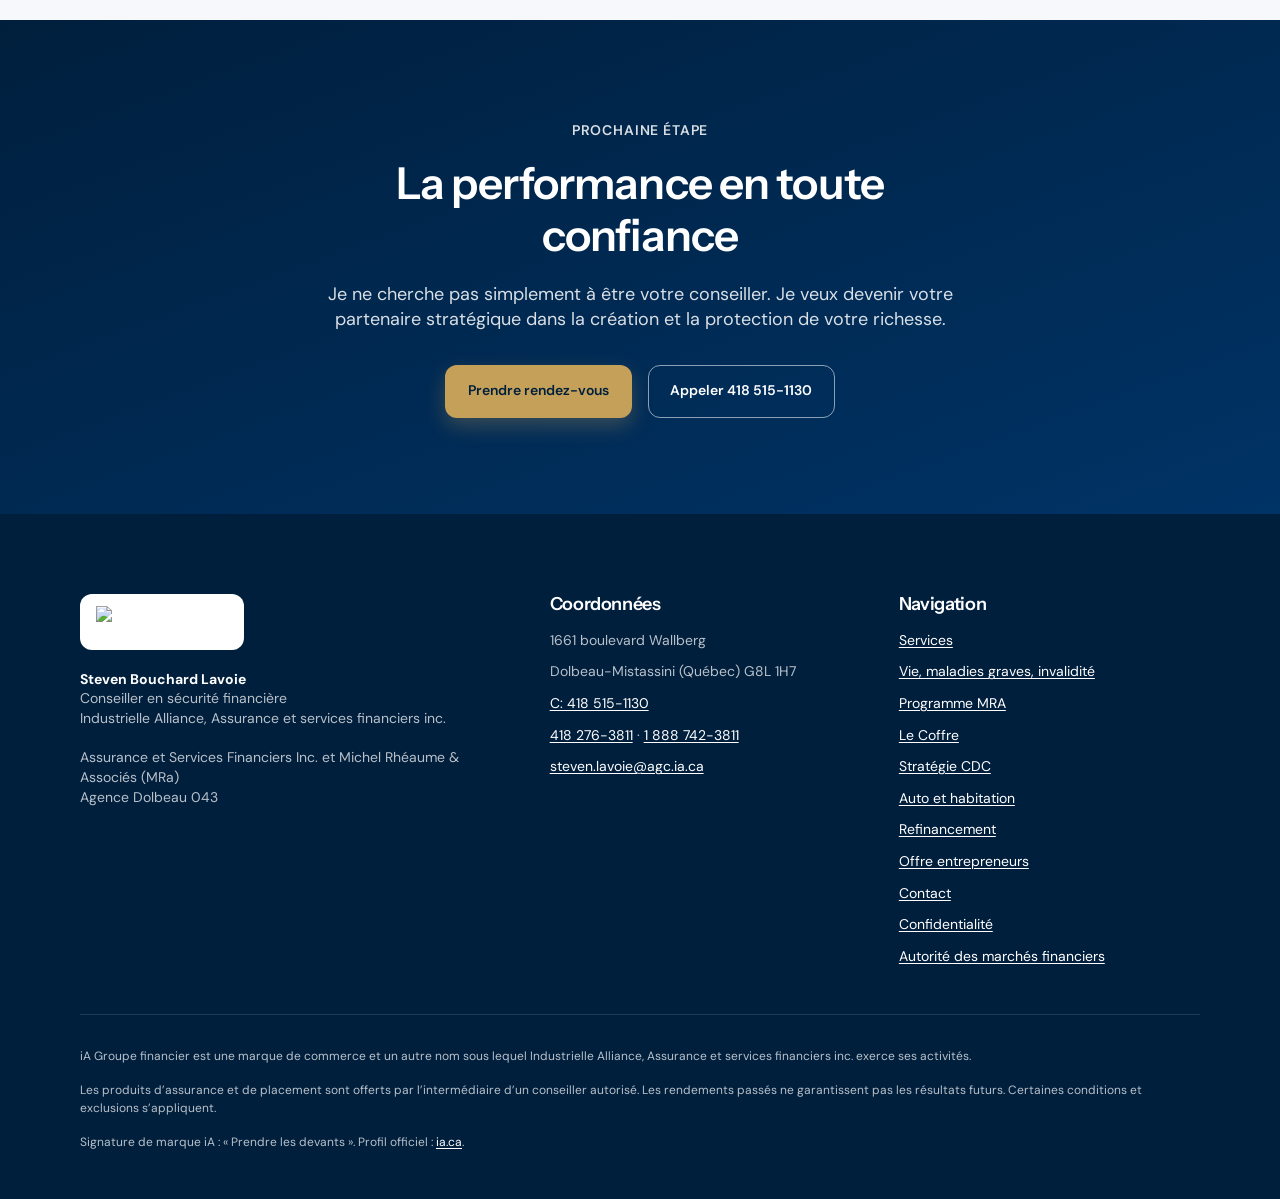
==== commit f925c215: "push" ====
--- a/index.html
+++ b/index.html
@@ -82,7 +82,7 @@
       </ul>
       <div class="nav__actions">
         <a class="nav__phone" href="tel:+14185151130">418 515-1130</a>
-        <a class="btn btn--primary" href="./contact.html">Rendez-vous</a>
+        <a class="btn btn--primary" href="./contact.html#rendez-vous">Rendez-vous</a>
         <button class="nav-toggle" type="button" aria-expanded="false" aria-controls="nav-panel" aria-label="Ouvrir le menu">
           <span class="nav-toggle__bar"></span>
         </button>
@@ -97,24 +97,30 @@
         <li><a href="./contact.html">Contact</a></li>
         <li><a href="tel:+14185151130">418 515-1130</a></li>
       </ul>
-      <a class="btn btn--primary btn--block" href="./contact.html">Prendre rendez-vous</a>
+      <a class="btn btn--primary btn--block" href="./contact.html#rendez-vous">Prendre rendez-vous</a>
     </div>
   </header>
 
   <main id="contenu">
-    <section class="hero" aria-label="Accueil">
+    <section class="hero hero--with-portrait" aria-label="Accueil">
       <div class="hero__media" aria-hidden="true">
         <img src="./assets/images/hero-bg.svg" alt="" width="1600" height="900">
       </div>
       <div class="hero__overlay" aria-hidden="true"></div>
-      <div class="hero__content hero__enter">
-        <p class="hero__brand">Steven Bouchard Lavoie</p>
-        <h1>Protéger et faire croître le patrimoine de votre entreprise</h1>
-        <p class="hero__lead">Conseiller en sécurité financière à Dolbeau-Mistassini. Une expertise qui valorise votre capital - pour votre société et votre famille.</p>
-        <div class="btn-group">
-          <a class="btn btn--primary" href="./contact.html">Prendre rendez-vous</a>
-          <a class="btn btn--secondary" href="./services.html">Découvrir les services</a>
-        </div>
+      <div class="hero__shell">
+        <div class="hero__content hero__enter">
+          <p class="hero__brand">Steven Bouchard Lavoie</p>
+          <p class="hero__eyebrow">Conseiller en sécurité financière · iA Dolbeau</p>
+          <h1>Protéger et faire croître le patrimoine de votre entreprise</h1>
+          <p class="hero__lead">Une expertise qui valorise votre capital, pour votre société et votre famille. Entrepreneur moi aussi, je comprends votre réalité.</p>
+          <div class="btn-group">
+            <a class="btn btn--primary" href="./contact.html#rendez-vous">Prendre rendez-vous</a>
+            <a class="btn btn--secondary" href="./services.html">Découvrir les services</a>
+          </div>
+        </div>
+        <figure class="hero__portrait">
+          <img src="./assets/images/steven-headshot.png" alt="Steven Bouchard Lavoie, conseiller en sécurité financière iA" width="640" height="800">
+        </figure>
       </div>
     </section>
 
--- a/css/styles.css
+++ b/css/styles.css
@@ -220,6 +220,7 @@
   display: flex;
   align-items: center;
   gap: var(--space-3);
+  flex-shrink: 0;
 }
 
 .nav__phone {
@@ -228,6 +229,10 @@
   font-weight: 600;
   font-size: var(--text-sm);
   color: var(--color-primary);
+}
+
+.nav__actions .btn {
+  display: none;
 }
 
 .nav-toggle {
@@ -305,6 +310,10 @@
     display: inline;
   }
 
+  .nav__actions .btn {
+    display: inline-flex;
+  }
+
   .nav-toggle,
   .nav__panel {
     display: none !important;
@@ -440,18 +449,47 @@
     linear-gradient(90deg, rgb(0 31 61 / 0.55) 0%, transparent 70%);
 }
 
-.hero__content {
-  padding: clamp(5rem, 10vh, 7rem) 0 clamp(3.5rem, 7vh, 5.5rem);
+.hero__shell {
   width: min(100% - (2 * var(--container-pad)), var(--container));
   margin-inline: auto;
+  padding: clamp(5rem, 10vh, 7rem) 0 clamp(3.5rem, 7vh, 5.5rem);
+  display: grid;
+  gap: var(--space-8);
+  align-items: end;
+}
+
+.hero__content {
+  width: 100%;
+  margin: 0;
+  padding: 0;
+}
+
+.hero__portrait {
+  display: none;
+  margin: 0;
+  border-radius: var(--radius-xl);
+  overflow: hidden;
+  box-shadow: var(--shadow-lg);
+  background: linear-gradient(145deg, var(--color-primary), #0b4f82);
+  aspect-ratio: 4 / 5;
+  max-width: 26rem;
+  width: 100%;
+  justify-self: end;
+}
+
+.hero__portrait img {
+  width: 100%;
+  height: 100%;
+  object-fit: cover;
+  object-position: center 12%;
 }
 
 .hero__brand {
   font-family: var(--font-heading);
-  font-size: clamp(1.35rem, 2vw + 0.75rem, 1.85rem);
+  font-size: clamp(1.6rem, 2.4vw + 0.9rem, 2.35rem);
   font-weight: 650;
   letter-spacing: -0.02em;
-  margin: 0 0 var(--space-6);
+  margin: 0 0 var(--space-5);
   color: #fff;
 }
 
@@ -501,6 +539,10 @@
   animation-delay: 0.55s;
 }
 
+.hero__enter > *:nth-child(5) {
+  animation-delay: 0.65s;
+}
+
 @keyframes riseIn {
   to {
     opacity: 1;
@@ -508,6 +550,33 @@
   }
 }
 
+@media (min-width: 900px) {
+  .hero--with-portrait {
+    align-items: center;
+  }
+
+  .hero--with-portrait .hero__shell {
+    grid-template-columns: 1.15fr 0.85fr;
+    align-items: center;
+    min-height: min(88vh, 46rem);
+    padding-block: var(--space-16);
+  }
+
+  .hero--with-portrait .hero__portrait {
+    display: block;
+  }
+
+  .hero--with-portrait .hero__brand {
+    font-size: clamp(2rem, 2.2vw + 1rem, 2.85rem);
+  }
+
+  .hero--with-portrait .hero__overlay {
+    background:
+      linear-gradient(90deg, rgb(0 20 40 / 0.82) 0%, rgb(0 31 61 / 0.55) 48%, rgb(0 20 40 / 0.35) 100%),
+      linear-gradient(180deg, rgb(0 20 40 / 0.2) 0%, rgb(0 20 40 / 0.55) 100%);
+  }
+}
+
 @media (prefers-reduced-motion: reduce) {
   .hero__media img {
     animation: none;
@@ -527,6 +596,10 @@
 
 .section--tight {
   padding: var(--section-y-tight) 0;
+}
+
+#rendez-vous {
+  scroll-margin-top: calc(var(--header-h) + var(--space-4));
 }
 
 .section--soft {
@@ -634,9 +707,24 @@
 
 .pillar {
   position: relative;
-  padding: 0;
-  border: none;
-  background: transparent;
+  display: flex;
+  flex-direction: column;
+  height: 100%;
+  padding: var(--space-8);
+  border: 1px solid var(--color-border);
+  border-radius: var(--radius-lg);
+  background: var(--color-surface);
+  box-shadow: var(--shadow-sm);
+  transition:
+    transform 0.25s var(--ease-out),
+    box-shadow 0.25s var(--ease-out),
+    border-color 0.25s var(--ease-out);
+}
+
+.pillar:hover {
+  transform: translateY(-3px);
+  box-shadow: var(--shadow-md);
+  border-color: rgb(0 51 102 / 0.18);
 }
 
 .pillar__index {
@@ -651,21 +739,34 @@
 .pillar h2 {
   margin-bottom: var(--space-4);
   font-size: var(--text-2xl);
+  line-height: var(--leading-tight);
+  min-height: calc(2 * var(--leading-tight) * 1em);
 }
 
 .pillar p {
   margin-bottom: var(--space-5);
+  flex: 1 1 auto;
 }
 
 .pillar__links {
   display: flex;
-  flex-wrap: wrap;
-  gap: var(--space-4) var(--space-6);
+  flex-direction: column;
+  align-items: flex-start;
+  gap: var(--space-3);
+  margin-top: auto;
+  padding-top: var(--space-2);
+  min-height: calc(2 * 1.5em + var(--space-3));
 }
 
 .pillar__link {
   font-weight: 600;
   text-decoration: none;
+  line-height: 1.5;
+}
+
+.pillar > .pillar__link {
+  margin-top: auto;
+  padding-top: var(--space-2);
 }
 
 .pillar__link::after {
@@ -953,6 +1054,51 @@
 .contact-aside a {
   font-weight: 600;
   text-decoration: none;
+}
+
+.booking-options {
+  display: grid;
+  gap: var(--stack-gap);
+}
+
+@media (min-width: 700px) {
+  .booking-options {
+    grid-template-columns: 1fr 1fr;
+  }
+}
+
+.booking-card {
+  display: flex;
+  flex-direction: column;
+  height: 100%;
+  padding: var(--space-8);
+  border: 1px solid var(--color-border);
+  border-radius: var(--radius-lg);
+  background: var(--color-surface);
+  box-shadow: var(--shadow-sm);
+}
+
+.booking-card__meta {
+  font-family: var(--font-heading);
+  font-size: var(--text-sm);
+  font-weight: 650;
+  letter-spacing: 0.04em;
+  text-transform: uppercase;
+  color: var(--color-accent);
+  margin: 0 0 var(--space-4);
+}
+
+.booking-card h3 {
+  margin-bottom: var(--space-4);
+}
+
+.booking-card p {
+  flex: 1 1 auto;
+  margin-bottom: var(--space-6);
+}
+
+.booking-card .btn {
+  align-self: flex-start;
 }
 
 /* -- CTA band -- */
